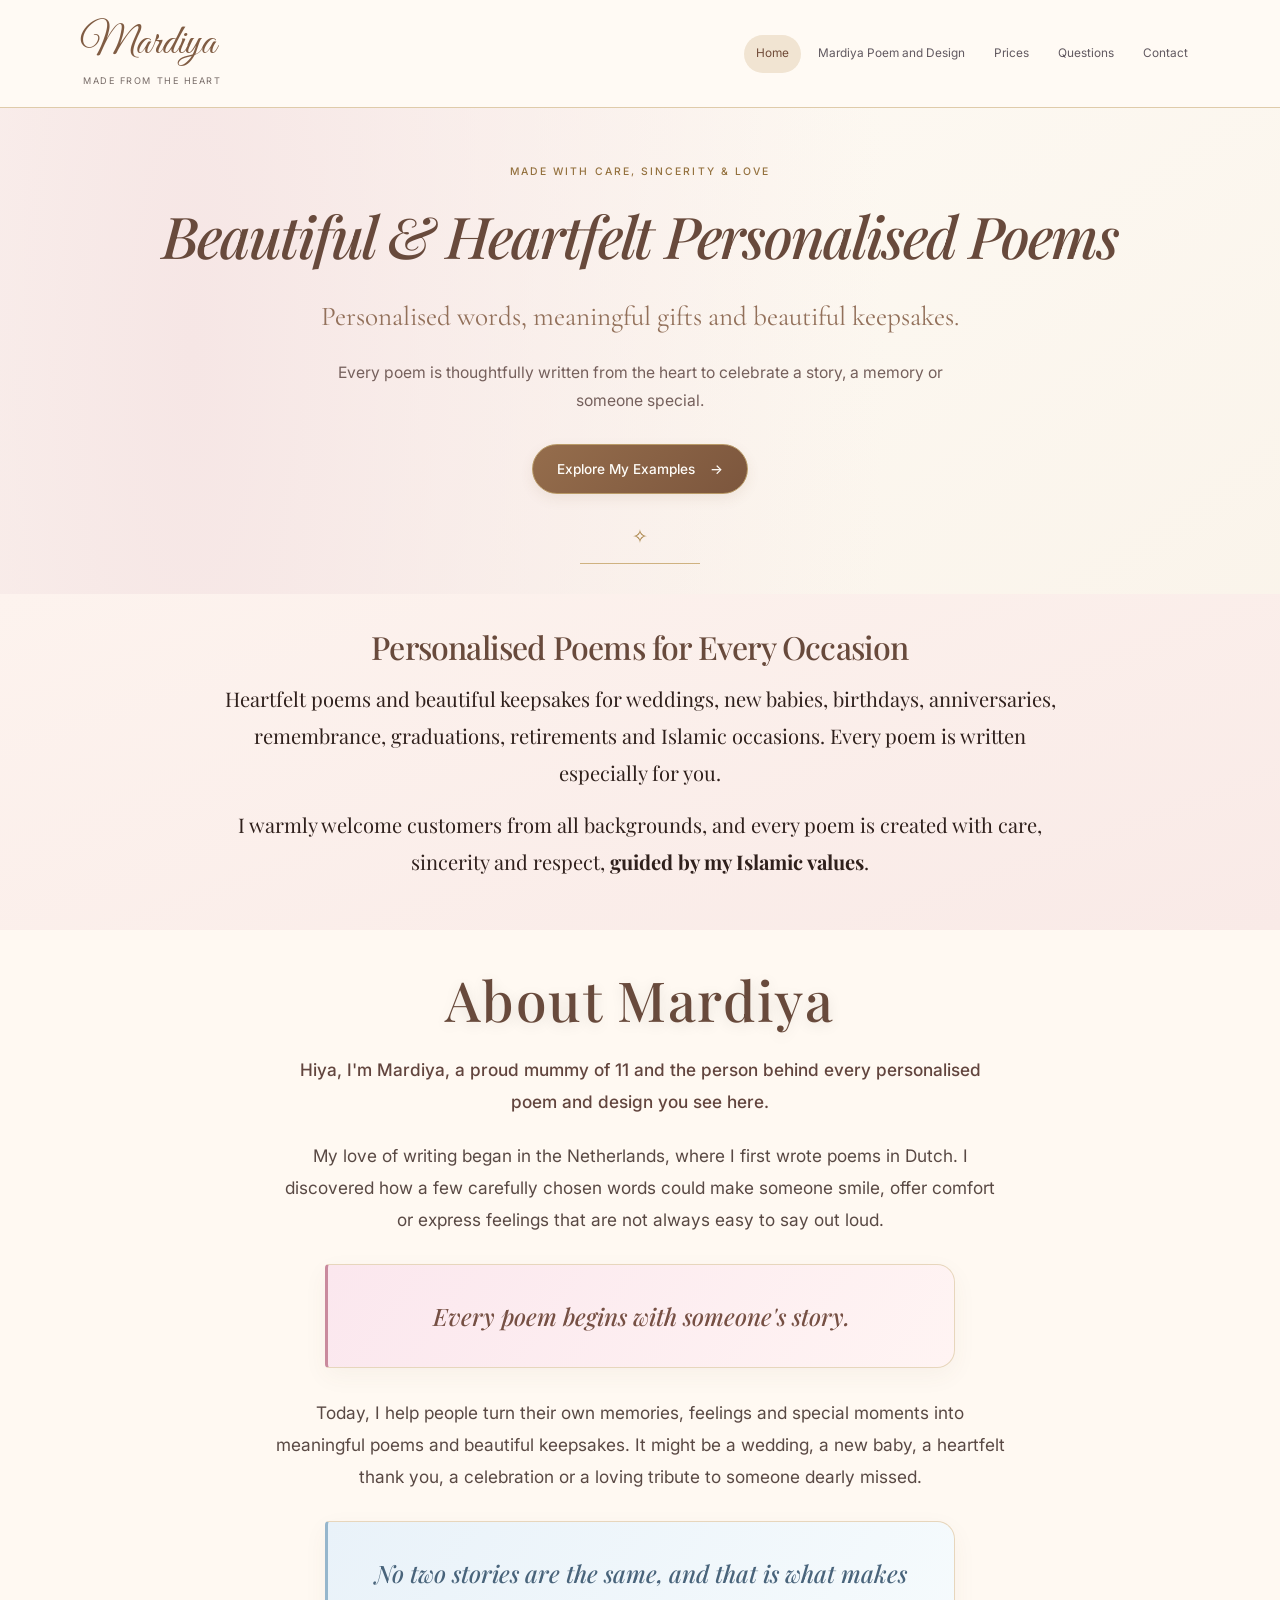
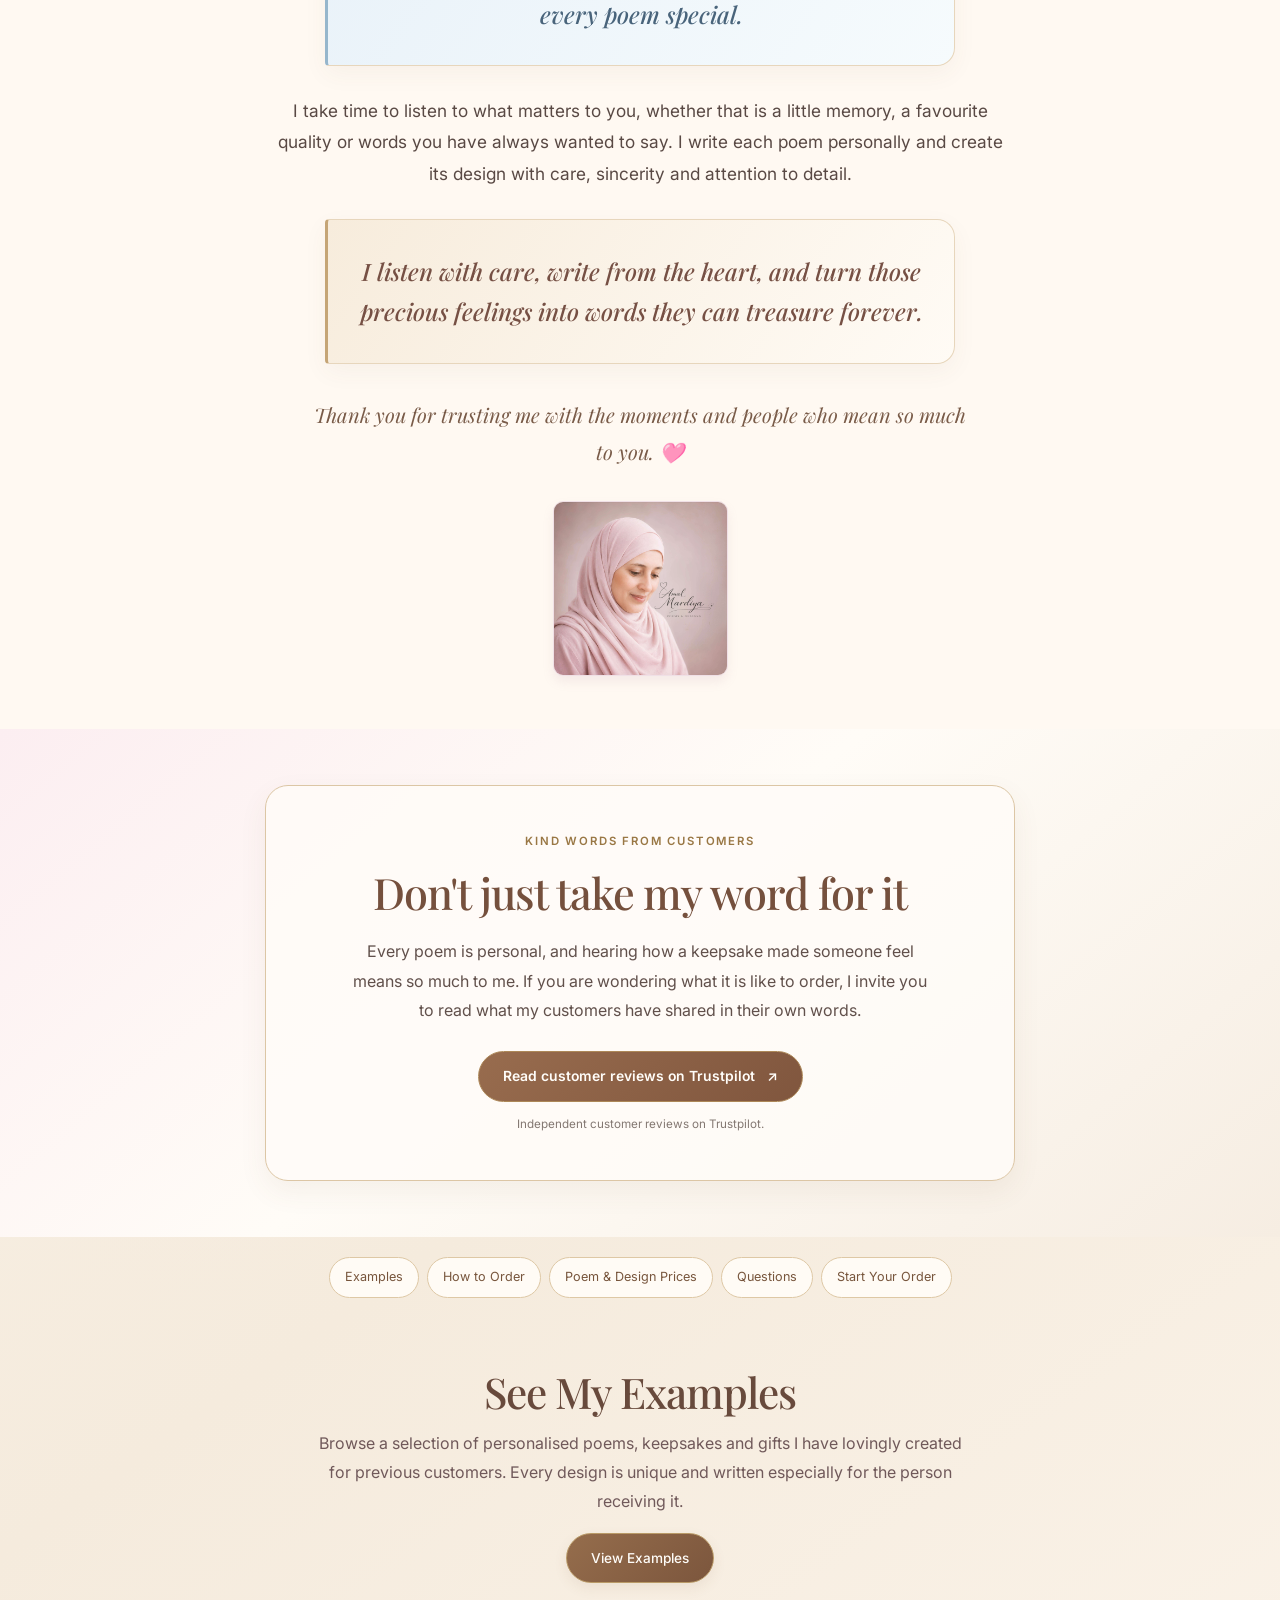
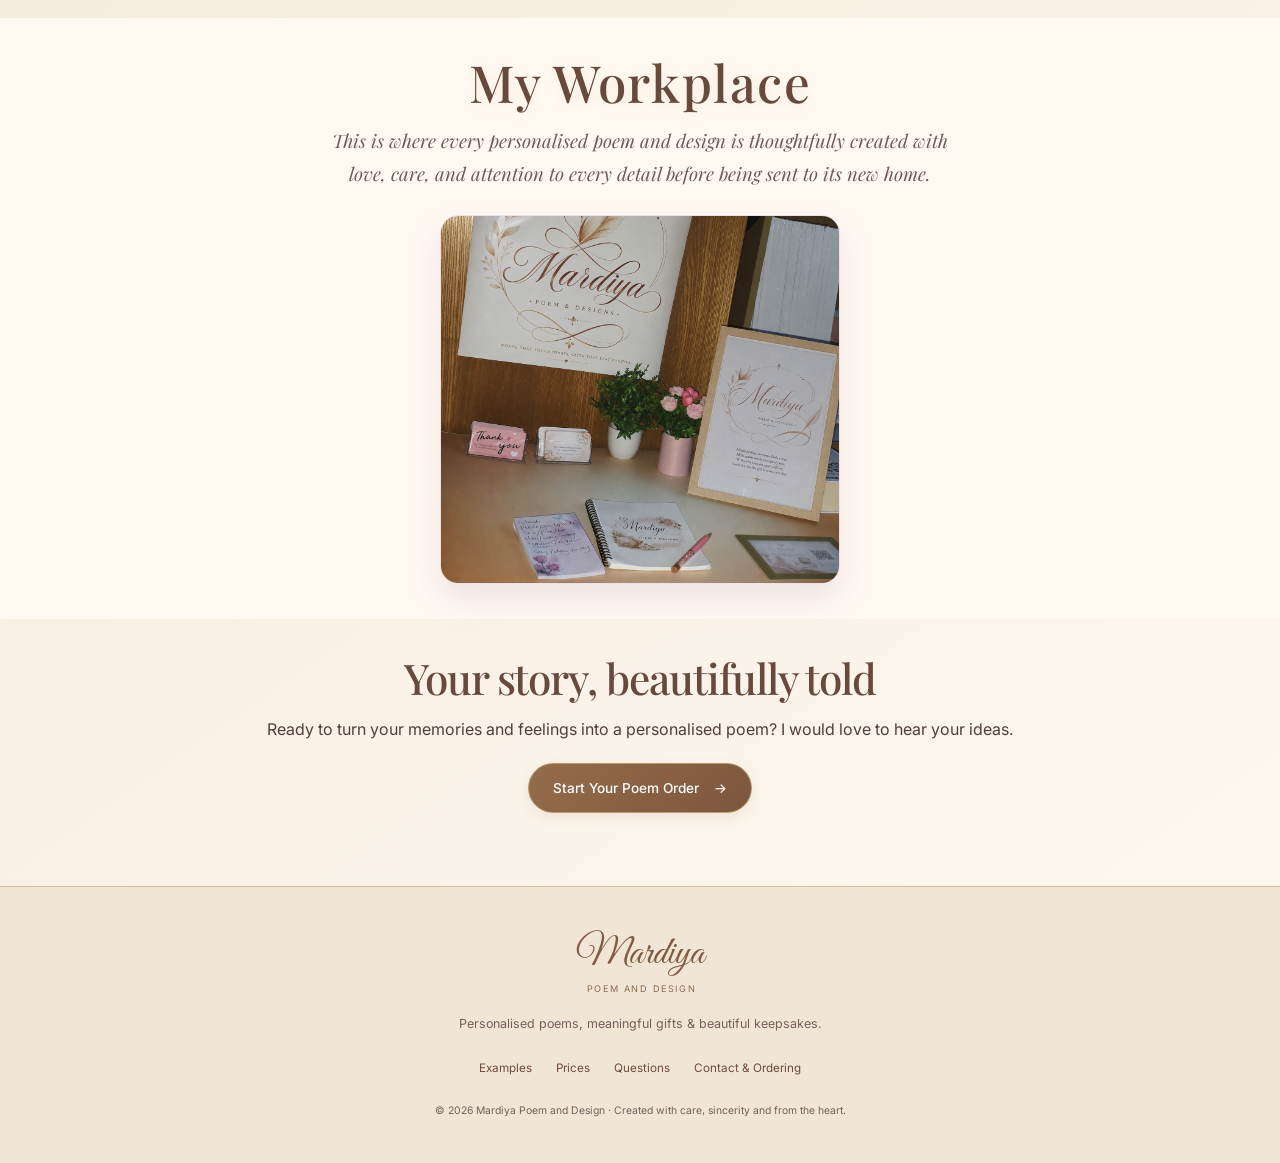
==== index.html @ e65a8890 "Place About Mardiya directly after welcoming occasions section" ====
<!DOCTYPE html>
<html lang="en">
  <head>
    <meta charset="UTF-8" />
    <meta name="viewport" content="width=device-width, initial-scale=1.0" />
    <title>Beautiful Personalised Poems &amp; Designs | Mardiya</title>
    <meta
      name="description"
      content="Heartfelt personalised poems and beautifully designed keepsakes for life’s most meaningful moments. Created with care by Mardiya."
    />
    <link rel="preconnect" href="https://fonts.googleapis.com" />
    <link rel="preconnect" href="https://fonts.gstatic.com" crossorigin />
    <link
      href="https://fonts.googleapis.com/css2?family=Cormorant+Garamond:wght@500;600;700&family=Great+Vibes&family=Inter:wght@400;500;600;700;800&family=Lato:wght@400;700&family=Playfair+Display:ital,wght@0,500;0,600;1,500;1,600&display=swap"
      rel="stylesheet"
    />
    <link rel="stylesheet" href="styles.css" />
      <link rel="stylesheet" href="redesign.css" />
    <script src="site.js" defer></script>
      <link rel="stylesheet" href="poetry.css" />
  </head>
<body class="m-home m-poetry poetry-luxury">
<a class="skip-link" href="#main-content">Skip to content</a><header class="m-nav"><div class="container m-nav-inner"><a class="m-wordmark" href="./index.html" aria-label="Mardiya home">Mardiya<span>Made from the heart</span></a><button class="menu-toggle" type="button" aria-expanded="false" aria-controls="main-menu" hidden><span class="menu-lines" aria-hidden="true">☰</span> Menu</button><nav class="m-menu" id="main-menu" aria-label="Main navigation"><a href="./index.html" aria-current="page">Home</a>
<a href="./poem-and-design.html">Mardiya Poem and Design</a>
<a href="./pricing.html">Prices</a>
<a href="./faq.html">Questions</a>
<a href="./contact.html">Contact</a></nav></div></header>
<main id="main-content">
<section class="page-intro container"><p class="eyebrow">Made with care, sincerity &amp; love</p><h1>Beautiful &amp; Heartfelt Personalised Poems</h1><p class="intro-lead">Personalised words, meaningful gifts and beautiful keepsakes.</p><p>Every poem is thoughtfully written from the heart to celebrate a story, a memory or someone special.</p><a class="btn btn-primary" href="./examples.html">Explore My Examples <span aria-hidden="true">→</span></a></section>
<section class="section occasions" aria-labelledby="about-occasions-heading">
  <div class="container occasions-inner">
    <h2 id="about-occasions-heading">Personalised Poems for Every Occasion</h2>
    <p>Heartfelt poems and beautiful keepsakes for weddings, new babies, birthdays, anniversaries, remembrance, graduations, retirements and Islamic occasions. Every poem is written especially for you.</p>
    <p>I warmly welcome customers from all backgrounds, and every poem is created with care, sincerity and respect, <strong>guided by my Islamic values</strong>.</p>
  </div>
</section>
<section class="about about-home-story" aria-labelledby="about-heading">
  <div class="container">
    <h2 class="about-title" id="about-heading">About Mardiya</h2>
    <div class="about-story-copy">
      <p>Hiya, I'm Mardiya, a proud mummy of 11 and the person behind every personalised poem and design you see here.</p>
      <p>My love of writing began in the Netherlands, where I first wrote poems in Dutch. I discovered how a few carefully chosen words could make someone smile, offer comfort or express feelings that are not always easy to say out loud.</p>
      <blockquote class="story-quote story-quote-blush"><p>Every poem begins with someone's story.</p></blockquote>
      <p>Today, I help people turn their own memories, feelings and special moments into meaningful poems and beautiful keepsakes. It might be a wedding, a new baby, a heartfelt thank you, a celebration or a loving tribute to someone dearly missed.</p>
      <blockquote class="story-quote story-quote-blue"><p>No two stories are the same, and that is what makes every poem special.</p></blockquote>
      <p>I take time to listen to what matters to you, whether that is a little memory, a favourite quality or words you have always wanted to say. I write each poem personally and create its design with care, sincerity and attention to detail.</p>
      <blockquote class="story-quote story-quote-champagne"><p>I listen with care, write from the heart, and turn those precious feelings into words they can treasure forever.</p></blockquote>
      <p class="about-closing">Thank you for trusting me with the moments and people who mean so much to you. 🩷</p>
    </div>
    <img class="about-image" src="pic/foot-image.jpg" alt="Mardiya's poetry business portrait" loading="lazy" decoding="async" />
  </div>
</section>
<section class="trustpilot-summary trustpilot-story" aria-labelledby="trustpilot-story-heading">
  <div class="trustpilot-summary-inner">
    <p class="reviews-eyebrow">Kind words from customers</p>
    <h2 id="trustpilot-story-heading">Don't just take my word for it</h2>
    <p>Every poem is personal, and hearing how a keepsake made someone feel means so much to me. If you are wondering what it is like to order, I invite you to read what my customers have shared in their own words.</p>
    <a class="trustpilot-summary-link review-cta" href="https://uk.trustpilot.com/review/mardiyamumof11.co.uk" target="_blank" rel="noopener noreferrer">Read customer reviews on Trustpilot <span aria-hidden="true">↗</span></a>
    <p class="reviews-smallprint">Independent customer reviews on Trustpilot.</p>
  </div>
</section>
<nav class="poetry-links" aria-label="Poems and designs navigation"><a href="./examples.html">Examples</a><a href="./how-it-works.html">How to Order</a><a href="./pricing.html#pricing">Poem &amp; Design Prices</a><a href="./faq.html">Questions</a><a href="./contact.html#order">Start Your Order</a></nav>
<section class="section container home-order home-examples" aria-labelledby="home-examples-heading">
  <h2 id="home-examples-heading">See My Examples</h2>
  <p>Browse a selection of personalised poems, keepsakes and gifts I have lovingly created for previous customers. Every design is unique and written especially for the person receiving it.</p>
  <a class="btn btn-primary" href="./examples.html">View Examples</a>
</section><section class="section creative-workspace" aria-labelledby="creative-workspace-heading">
        <div class="container creative-workspace-inner">
          <h2 id="creative-workspace-heading">My Workplace</h2>
          <p>
            This is where every personalised poem and design is thoughtfully created with love, care, and attention to
            every detail before being sent to its new home.
          </p>
          <img
            class="creative-workspace-image"
            src="pic/pic3.png"
            alt="Mardiya's creative workspace for personalised poems and designs."
            loading="lazy"
            decoding="async"
          />
        </div>
      </section>
<section class="section container home-order" aria-labelledby="home-poem-order"><h2 id="home-poem-order">Your story, beautifully told</h2><p>Ready to turn your memories and feelings into a personalised poem? I would love to hear your ideas.</p><a class="btn btn-primary" href="./contact.html#order">Start Your Poem Order <span aria-hidden="true">→</span></a></section>
</main>
<footer class="m-footer"><div class="container"><a class="m-wordmark" href="./poem-and-design.html">Mardiya<span>Poem and Design</span></a><p>Personalised poems, meaningful gifts &amp; beautiful keepsakes.</p><div class="footer-links"><a href="./examples.html">Examples</a><a href="./pricing.html">Prices</a><a href="./faq.html">Questions</a><a href="./contact.html#order">Contact &amp; Ordering</a></div><p class="copyright">© 2026 Mardiya Poem and Design · Created with care, sincerity and from the heart.</p></div></footer>
</body>
</html>
---- styles.css ----
:root {
  --bg: #f6efea;
  --bg-soft: #fff8f3;
  --text: #3d2c2b;
  --muted: #6f5a58;
  --primary: #8b4f7d;
  --primary-strong: #733f67;
  --card: #ffffff;
  --border: #ecd8d4;
  --gold-accent: #cfb07a;
}

* {
  box-sizing: border-box;
}

body {
  margin: 0;
  font-family: "Inter", sans-serif;
  line-height: 1.6;
  color: var(--text);
  background-color: var(--bg);
  background-image:
    radial-gradient(circle at 14% 12%, rgba(207, 176, 122, 0.08) 0%, rgba(207, 176, 122, 0) 36%),
    radial-gradient(circle at 84% 16%, rgba(232, 195, 196, 0.2) 0%, rgba(232, 195, 196, 0) 30%),
    radial-gradient(circle at 82% 84%, rgba(207, 176, 122, 0.07) 0%, rgba(207, 176, 122, 0) 32%),
    radial-gradient(circle at 16% 82%, rgba(243, 232, 230, 0.95) 0%, rgba(243, 232, 230, 0) 34%),
    linear-gradient(140deg, #f6efea 0%, #f3e8e6 48%, #fbf6f1 100%);
  background-attachment: fixed;
}

.container {
  width: min(1200px, 92%);
  margin: 0 auto;
}

.site-nav {
  position: relative;
  z-index: 10;

  background: rgba(255, 250, 246, 0.88);
  backdrop-filter: blur(12px);
}

.site-nav-inner {
  min-height: 68px;
  display: grid;
  grid-template-columns: minmax(0, 1fr) auto minmax(0, 1fr);
  align-items: center;
  gap: 0.8rem;
}

.site-brand {
  color: #624650;
  font-family: "Playfair Display", Georgia, serif;
  font-size: clamp(1rem, 3.7vw, 1.28rem);
  font-weight: 600;
  white-space: nowrap;
  text-decoration: none;
}

.site-brand span {
  color: #8b6b68;
  font-weight: 500;
}

.site-brand:hover,
.site-brand:focus-visible {
  color: var(--primary-strong);
}

@media (max-width: 480px) {
  .site-nav-inner {
    gap: 0.3rem;
  }

  .site-brand span {
    display: none;
  }
}

.hero {
  padding: 4rem 0 3rem;
  text-align: center;
  position: relative;
}

.hero::before {
  content: "";
  position: absolute;
  inset: 0;
  pointer-events: none;
  opacity: 0.45;
  background-image:
    radial-gradient(circle at 12% 24%, rgba(207, 176, 122, 0.18) 0 1px, transparent 2px),
    radial-gradient(circle at 86% 30%, rgba(207, 176, 122, 0.14) 0 1px, transparent 2px),
    radial-gradient(circle at 46% 16%, rgba(233, 209, 178, 0.1) 0 2px, transparent 3px);
  background-size: 180px 140px, 220px 170px, 260px 180px;
}

.hero .container {
  position: relative;
  z-index: 1;
  display: grid;
  justify-items: center;
  gap: 0.6rem;
}

h1,
h2,
h3 {
  margin: 0 0 0.8rem;
  line-height: 1.2;
}

h1 {
  max-width: 1080px;
  margin-bottom: 0.45rem;
  font-family: "Playfair Display", Georgia, serif;
  font-style: italic;
  font-weight: 500;
  font-size: clamp(1.8rem, 4.6vw, 4.25rem);
  letter-spacing: 0.04em;
  line-height: 1.22;
  color: #5a3f3f;
  text-wrap: balance;
}

h2 {
  font-size: clamp(1.6rem, 2.5vw, 3rem);
}

.tagline {
  max-width: 980px;
  margin: 0 auto 0.4rem;
  font-size: clamp(1.2rem, 3vw, 2.25rem);
  font-family: "Great Vibes", "Playfair Display", serif;
  font-weight: 400;
  letter-spacing: 0.03em;
  line-height: 1.35;
  color: var(--primary-strong);
}

.hero-intro-line {
  margin: 0.15rem auto 0.25rem;
  max-width: 980px;
  color: #70595a;
  font-family: "Playfair Display", Georgia, serif;
  font-size: clamp(0.98rem, 2.8vw, 1.3rem);
  line-height: 1.65;
}

.hero-badge {
  margin: 0.1rem 0 0;
  padding: 0.32rem 0.8rem;
  border: 1px solid #dcc5be;
  border-radius: 999px;
  background: rgba(255, 248, 243, 0.9);
  color: #6f5452;
  font-size: 0.92rem;
  font-weight: 600;
  letter-spacing: 0.04em;
  text-transform: uppercase;
}

.hero-actions {
  margin-top: 0.55rem;
  display: flex;
  align-items: center;
  justify-content: center;
  gap: 0.9rem;
  flex-wrap: wrap;
}

.hero-actions .btn {
  width: auto;
}

.hero-trust {
  margin: 0.3rem 0 0;
  font-family: "Playfair Display", Georgia, serif;
  font-style: italic;
  font-size: 0.98rem;
  letter-spacing: 0.02em;
  color: #7d6360;
}

.why-choose {
  background: linear-gradient(160deg, #fffaf6 0%, #f8eee8 100%);

}

.why-choose-inner {
  text-align: center;
  max-width: 760px;
}

.why-choose h2 {
  margin-bottom: 0.35rem;
  color: #4e3533;
}

.why-choose-subtitle {
  margin: 0 auto 1.5rem;
  max-width: 58ch;
  color: #715d5a;
  display: inline-flex;
  flex-direction: column;
  align-items: center;
  gap: 0.2rem;
}

.why-choose-list {
  list-style: none;
  margin: 0;
  padding: 0;
  display: grid;
  grid-template-columns: 1fr;
  gap: 0.8rem;
}

.why-choose-list li {
  display: flex;
  align-items: center;
  gap: 0.6rem;
  padding: 0.9rem 1rem;
  border: 1px solid #ecd9d2;
  border-radius: 14px;
  background: linear-gradient(155deg, #fffdfb 0%, #fdf5f0 100%);
  color: #584746;
  box-shadow: 0 8px 16px rgba(96, 60, 82, 0.08);
  text-align: left;
}

.why-check {
  display: inline-grid;
  place-items: center;
  width: 1.35rem;
  height: 1.35rem;
  flex-shrink: 0;
  border-radius: 50%;
  background: #f3e0db;
  color: #8b5f73;
  font-size: 0.82rem;
  font-weight: 700;
}

.hero-link {
  color: var(--primary-strong);
  font-weight: 600;
  text-underline-offset: 0.22em;
  text-decoration-thickness: 1px;
}

.hero-link:hover {
  color: #64385a;
}

.hero-photo {
  margin: 1.2rem auto 0;
  width: min(760px, 100%);
}

.hero-photo-image {
  width: 100%;
  min-height: clamp(220px, 30vw, 410px);
  border-radius: 22px;
  object-fit: cover;
  object-position: center;
  box-shadow: 0 14px 28px rgba(115, 63, 103, 0.12);
}

.section {
  padding: 3.5rem 0;
}


.about {
  padding: 100px 0;
  background: linear-gradient(180deg, #fdf7f3 0%, #f8efe8 55%, #fdf8f4 100%);
  color: #3a2924;
  text-align: center;
  line-height: 2.08;
  opacity: 0;
  transform: translateY(24px);
  transition: opacity 700ms ease, transform 700ms ease;
}

.about.is-visible {
  opacity: 1;
  transform: translateY(0);
}

.about .container {
  width: min(1040px, 92%);
}

.about-title {
  margin: 0.2rem 0 1.4rem;
  font-family: "Great Vibes", "Cormorant Garamond", "Playfair Display", Georgia, serif;
  font-size: clamp(2.2rem, 5.5vw, 3.45rem);
  letter-spacing: 0.03em;
  font-weight: 600;
  color: #b68834;
  text-shadow: 0 3px 14px rgba(0, 0, 0, 0.1);
}

.about p {
  margin: 0 0 1rem;
  color: #2f201c;
  font-family: "Playfair Display", Georgia, serif;
  font-size: clamp(0.97rem, 2.8vw, 1.26rem);
  line-height: 2.08;
}

.about-intro {
  font-size: clamp(1rem, 2.95vw, 1.32rem);
}

.about-occasions {
  margin: 1.7rem auto 1.6rem;
}

.about-occasions h3 {
  margin-bottom: 0.9rem;
  font-family: "Playfair Display", Georgia, serif;
  font-size: clamp(1.35rem, 3.4vw, 2rem);
  font-weight: 600;
  color: #5a3f3f;
}

.about-signature {
  margin-top: 1.25rem;
  color: #6f5147;
  font-style: italic;
  font-size: clamp(1rem, 2.95vw, 1.2rem);
  letter-spacing: 0.01em;
}


.section-alt {
  background: var(--bg-soft);


}

.how-it-works {
  background: linear-gradient(165deg, #f6efea 0%, #f3e8e6 100%);
}

.how-it-works-inner {
  width: min(520px, calc(100% - 2rem));
  margin: 0 auto;
  text-align: center;
}

.how-topline {
  margin: 0;
  font-family: "Playfair Display", Georgia, serif;
  font-style: italic;
  letter-spacing: 0.06em;
  font-size: 0.92rem;
  color: #7f615e;
}

.how-it-works h2 {
  margin-top: 0.35rem;
  font-family: "Playfair Display", Georgia, serif;
  font-size: clamp(2rem, 8vw, 2.4rem);
  color: #4b3230;
}



.how-steps {
  display: grid;
  gap: 1.35rem;
}

.how-step,
.price-card {
  background: var(--card);
  border: 1px solid var(--border);
  border-radius: 16px;
  padding: 1.3rem 1.1rem;
  box-shadow: 0 8px 18px rgba(93, 59, 84, 0.08);
}

.how-step {
  border-radius: 20px;
  box-shadow: 0 10px 30px rgba(0, 0, 0, 0.08);
}

.icon-badge {
  width: 84px;
  aspect-ratio: 1;
  margin: 0 auto 0.95rem;
  display: grid;
  place-items: center;
  position: relative;
  border-radius: 50%;
  border: 1px solid #e6cbc4;
  background: radial-gradient(circle at 30% 30%, #f3d9d2, #e7c2b8);
  box-shadow: 0 6px 18px rgba(0, 0, 0, 0.08);
}

.icon-sparkle {
  position: absolute;
  top: 8px;
  left: 50%;
  width: 6px;
  height: 6px;
  border-radius: 50%;
  transform: translateX(-50%);
  background: #c6a052;
  box-shadow: 0 0 0 2px rgba(255, 249, 236, 0.65);
}

.icon-badge svg {
  width: 45px;
  height: 45px;
  fill: none;
  stroke: #c6a052;
  stroke-width: 1.95;
  stroke-linecap: round;
  stroke-linejoin: round;
  filter: drop-shadow(0 1px 2px rgba(0, 0, 0, 0.25));
}

.icon-envelope-back {
  position: absolute;
  transform: translate(-4px, -4px);
  opacity: 0.45;
}

.step-number {
  margin: 0;
  font-family: "Playfair Display", Georgia, serif;
  font-weight: 600;
  font-size: 2rem;
  color: #bc9a67;
  line-height: 1;
}

.how-step h3 {
  margin: 0.3rem 0 0.5rem;
  font-family: "Playfair Display", Georgia, serif;
  font-size: 1.28rem;
  font-weight: 600;
}

.how-step p {
  margin: 0;
  color: #5f4d4a;
  font-size: 0.95rem;
}



.examples {
  background: linear-gradient(160deg, #fdf3ee 0%, #f9eae7 100%);


}

.examples .container {
  text-align: center;
}

.examples-softline {
  margin: 0 auto 0.5rem;
  max-width: 60ch;
  font-family: "Playfair Display", Georgia, serif;
  font-style: italic;
  color: #7e6160;
  font-size: clamp(1rem, 2.6vw, 1.08rem);
}

.examples-topline {
  margin: 0;
  font-family: "Playfair Display", Georgia, serif;
  font-style: italic;
  color: #8a6662;
  letter-spacing: 0.06em;
  font-size: 0.92rem;
}

.examples h2 {
  margin-top: 0.35rem;
  color: #503836;
}

.examples-description {
  margin: 0 auto 1.8rem;
  max-width: 62ch;
  color: #6f5957;
  font-size: 1.08rem;
}


.examples-grid {
  display: grid;
  grid-template-columns: minmax(0, 420px);
  gap: 1.3rem;
  justify-content: center;
  justify-items: center;
}

.example-card {
  width: 100%;
  background: linear-gradient(160deg, #fffefc 0%, #fdf6f2 100%);
  border: 1px solid #ecd9d2;
  border-radius: 22px;
  box-shadow: 0 10px 22px rgba(96, 60, 82, 0.1);
  overflow: hidden;
  padding: 0.85rem;
  text-align: left;
  transition: transform 240ms ease, box-shadow 240ms ease;
}

.example-card:hover {
  transform: translateY(-4px);
  box-shadow: 0 16px 30px rgba(96, 60, 82, 0.18);
}

.example-card img {
  width: 100%;
  height: auto;
  aspect-ratio: 4 / 5;
  object-fit: contain;
  object-position: center;
  display: block;
  border-radius: 16px;
  background: #fffaf4;
}

.example-content {
  padding: 1.05rem 1rem 1.15rem;
}

.example-content h3 {
  margin: 0 0 0.42rem;
  font-family: "Playfair Display", Georgia, serif;
  font-size: 1.3rem;
  color: #4a3230;
}

.example-content p {
  margin: 0;
  color: #6c5754;
  font-size: 0.96rem;
}

.example-tag {
  display: inline-block;
  margin-top: 0.75rem;
  padding: 0.32rem 0.72rem;
  border-radius: 999px;
  background: #f3e0db;
  color: #7b5753;
  font-size: 0.74rem;
  letter-spacing: 0.06em;
  text-transform: uppercase;
  font-weight: 600;
}

.testimonials {
  text-align: center;
  background: linear-gradient(160deg, #fdf8f4 0%, #f8eee8 100%);


}

.testimonials-inner {
  max-width: 1080px;
}

.testimonials h2 {
  margin-bottom: 0.3rem;
  color: #4f3735;
}

.trustpilot-button {
  display: inline-flex;
  align-items: center;
  justify-content: center;
  margin-top: 0.8rem;
  padding: 0.85rem 1.45rem;
  border-radius: 999px;
  background: #8b5f73;
  color: #fffdfb;
  font-weight: 700;
  text-decoration: none;
  box-shadow: 0 14px 28px rgba(96, 60, 82, 0.16);
  transition: transform 0.2s ease, box-shadow 0.2s ease, background 0.2s ease;
}

.trustpilot-button:hover,
.trustpilot-button:focus-visible {
  background: #744d60;
  transform: translateY(-2px);
  box-shadow: 0 18px 34px rgba(96, 60, 82, 0.2);
}

.price-card {
  text-align: left;
  display: flex;
  flex-direction: column;
  border-radius: 20px;
  border: 1px solid #ecd9d2;
  padding: 1.6rem 1.35rem 1.35rem;
  background: linear-gradient(150deg, #fffdf9 0%, #fdf3ef 60%, #f9ece9 100%);
  box-shadow: 0 18px 36px rgba(90, 56, 76, 0.12);
}

.pricing-options {
  display: grid;
  gap: 1rem;
}

.price-card-popular {
  border: 1px solid #ddbf8a;
  box-shadow: 0 16px 32px rgba(182, 144, 105, 0.24);
}

.price-card-deluxe {
  border: 1px solid #d8b56f;
  background: linear-gradient(150deg, #fffdf9 0%, #fdf0f5 52%, #fff6e5 100%);
  box-shadow: 0 18px 38px rgba(182, 144, 105, 0.2);
}

.price-card-hajj {
  border: 1px solid #e3c18f;
  background: linear-gradient(155deg, #fffaf7 0%, #fdf0f2 58%, #f9ebe6 100%);
  box-shadow: 0 18px 36px rgba(168, 126, 86, 0.2);
}

.price-offer-heading {
  margin: 0 0 0.8rem;
  font-family: "Playfair Display", Georgia, serif;
  color: #8d6473;
  font-size: clamp(1.08rem, 2.2vw, 1.23rem);
  text-align: center;
  line-height: 1.45;
}

.price-card-image {
  width: 100%;
  border-radius: 16px;
  border: 1px solid #ecd6cf;
  box-shadow: 0 10px 20px rgba(101, 70, 65, 0.14);
  margin: 0 0 0.95rem;
  object-fit: cover;
}

.popular-badge {
  margin: 0 0 0.45rem;
  display: inline-block;
  padding: 0.28rem 0.62rem;
  border-radius: 999px;
  background: #f3e0bf;
  color: #7a593d;
  font-size: 0.74rem;
  letter-spacing: 0.05em;
  text-transform: uppercase;
  font-weight: 700;
}

.pricing-softline {
  margin: -0.2rem auto 1.2rem;
  max-width: 62ch;
  text-align: center;
  color: #765f5f;
  font-family: "Playfair Display", Georgia, serif;
  font-style: italic;
}

.pricing-title {
  text-align: center;
  font-family: "Playfair Display", Georgia, serif;
  font-weight: 500;
  letter-spacing: 0.08em;
  text-transform: none;
  font-size: clamp(1.3rem, 5.8vw, 1.85rem);
  color: #c9ab6f;
  text-shadow: 0 1px 2px rgba(0, 0, 0, 0.42);
  margin-bottom: 1.2rem;
}

.printed-april-note {
  margin: 0 auto 1.15rem;
  text-align: center;
  max-width: 62ch;
  color: #7b5a67;
  font-size: 0.95rem;
  line-height: 1.6;
}


.printed-offer-badge {
  margin: 0 0 0.6rem;
  display: inline-block;
  width: fit-content;
  padding: 0.34rem 0.7rem;
  border-radius: 999px;
  background: linear-gradient(135deg, #f7e0e8 0%, #fceef4 100%);
  border: 1px solid #ecc9d9;
  color: #9b5f7a;
  font-size: 0.72rem;
  letter-spacing: 0.04em;
  text-transform: uppercase;
  font-weight: 700;
}

.price-stack {
  display: grid;
  gap: 0.2rem;
  margin-bottom: 0.8rem;
}

.price-old {
  margin: 0;
  font-size: 0.96rem;
  color: #9d7f86;
  text-decoration: line-through;
  text-decoration-thickness: 1.5px;
  text-decoration-color: #aa7387;
}



.price {
  font-size: clamp(2rem, 10vw, 2.7rem);
  margin: 0 0 0.8rem;
  font-family: "Playfair Display", Georgia, serif;
  font-weight: 500;
  letter-spacing: 0.06em;
  color: #d7b776;
  text-shadow: 0 1px 2px rgba(0, 0, 0, 0.44);
  line-height: 1.1;
}

.price-subtitle {
  margin: 0 0 0.42rem;
  color: #c8a869;
  font-family: "Playfair Display", Georgia, serif;
  letter-spacing: 0.08em;
  text-transform: uppercase;
  font-size: 0.8rem;
  text-shadow: 0 1px 2px rgba(0, 0, 0, 0.42);
}

.price-label {
  margin: 0 0 0.5rem;
  color: #c8a869;
  font-weight: 500;
  letter-spacing: 0.05em;
  text-transform: none;
  font-size: 1rem;
  text-shadow: 0 1px 2px rgba(0, 0, 0, 0.42);
}

.price-location-note {
  margin: 0 0 0.72rem;
  color: #c8a869;
  font-family: "Playfair Display", Georgia, serif;
  font-size: 0.88rem;
  font-weight: 500;
  letter-spacing: 0.1em;
  text-align: center;
  text-transform: uppercase;
  text-shadow: 0 1px 2px rgba(0, 0, 0, 0.38);
}

.price-note {
  margin: 0 0 1.35rem;
  color: #705e5a;
  font-size: 0.95rem;
}

.special-price {
  margin: 0 0 0.95rem;
  color: #7b5a67;
  font-size: 0.95rem;
}

.special-price strong {
  color: #c9ab6f;
  font-family: "Playfair Display", Georgia, serif;
  font-weight: 600;
}

.price-features {
  list-style: none;
  margin: 0 0 1.2rem;
  padding: 0;
  display: grid;
  gap: 0.8rem;
}

.price-card .btn {
  margin-top: auto;
}

.price-features li {
  display: flex;
  align-items: flex-start;
  justify-content: flex-start;
  gap: 0.55rem;
  color: #574846;
  font-size: 0.97rem;
  font-weight: 400;
  letter-spacing: 0.01em;
}

.premium-benefit {
  margin: -0.15rem 0 1.2rem;
  color: #715d5a;
  font-size: 0.92rem;
  font-style: italic;
}

.premium-detail {
  margin: 0.4rem 0 1.05rem;
  color: #c9ab6f;
  font-size: 1.03rem;
  line-height: 1.5;
  letter-spacing: 0.01em;
  text-shadow: 0 1px 0 rgba(255, 255, 255, 0.7), 0 0 10px rgba(201, 171, 111, 0.18);
}

.pricing-trust {
  margin: 0.15rem 0 0.55rem;
  text-align: center;
  font-family: "Playfair Display", Georgia, serif;
  font-style: italic;
  color: #5f4643;
  font-size: 1.1rem;
}

.feature-icon {
  color: #b69069;
  font-size: 0.8rem;
  margin-top: 0.23rem;
}

.order-ready {
  margin: 1.4rem auto 0;
  max-width: 820px;
  padding: 1.75rem 1.25rem;
  border: 1px solid #f1e4df;
  border-radius: 28px;
  background: #fffaf7;
  box-shadow: 0 8px 24px rgba(0, 0, 0, 0.04);
}

.pricing-note {
  margin: 1rem 0 0;
  text-align: center;
  color: #7b6260;
  font-size: 0.92rem;
}

.order-ready h3 {
  margin: 0 0 1rem;
  font-family: "Playfair Display", Georgia, serif;
  font-size: clamp(1.55rem, 5.2vw, 2rem);
  color: #6f4d4a;
}

.order-trust-line {
  margin: 0.2rem auto 1.2rem;
  max-width: 45ch;
  color: #6f5654;
  font-family: "Playfair Display", Georgia, serif;
  font-style: italic;
  font-size: 1rem;
}

.order-ready p {
  margin: 0.35rem auto 1rem;
  max-width: 52ch;
  color: #7b6a67;
  font-size: 1.1rem;
  line-height: 1.8;
}

.order-touch {
  margin-top: -0.15rem;
  color: #7b6a67;
  font-size: 1.05rem;
}


.order-reply-note {
  margin-top: -0.2rem;
  color: #8a7a77;
  font-size: 1rem;
}

.order-actions {
  margin-top: 1.5rem;
  display: flex;
  flex-direction: column;
  align-items: center;
  gap: 0.875rem;
}

.order-actions .btn {
  width: min(440px, 100%);
  border-radius: 18px;
  font-size: 1.05rem;
  text-align: center;
}

.paypal-inline {
  margin-top: 1.2rem;
  display: flex;
  flex-direction: column;
  align-items: center;
  justify-content: center;
  gap: 0.35rem;
  color: #7d6663;
  font-size: 0.83rem;
  text-align: center;
}

.paypal-btn {
  display: block;
  width: min(440px, 100%);
  margin: 0.85rem auto 0;
  border-radius: 18px;
  text-align: center;
}

.policy-card {
  width: min(520px, 100%);
  margin: 1rem auto 0;
  padding: 1rem 1.1rem;
  border: 1px solid #efdfd9;
  border-radius: 16px;
  background: linear-gradient(165deg, #fffdfb 0%, #fdf5ef 100%);
  text-align: left;
}

.policy-card h3 {
  margin: 0 0 0.6rem;
  font-family: "Playfair Display", Georgia, serif;
  font-size: clamp(1.1rem, 3.6vw, 1.3rem);
  color: #5d4442;
}

.policy-card h3 + p {
  margin-top: 0;
}

.policy-card p {
  margin: 0;
  color: #705c59;
  font-size: 0.95rem;
  line-height: 1.65;
}

.policy-card p + p {
  margin-top: 0.45rem;
}

.policy-card h3 + p,
.policy-card p + h3 {
  margin-top: 0.6rem;
}

.policy-card .thank-you {
  margin-top: 0.8rem;
  color: #684d4a;
  font-weight: 500;
}

.paypal-inline a {
  display: inline-flex;
  align-items: center;
  justify-content: center;
  line-height: 1;
}

.paypal-logo {
  width: auto;
  height: 40px;
  opacity: 0.92;
  transition: opacity 220ms ease, transform 220ms ease;
}

.paypal-inline a:hover .paypal-logo,
.paypal-inline a:focus-visible .paypal-logo {
  opacity: 1;
  transform: translateY(-1px);
}

.btn {
  display: inline-block;
  text-decoration: none;
  border: 0;
  border-radius: 999px;
  padding: 0.88rem 1.5rem;
  font-weight: 500;
  letter-spacing: 0.02em;
  cursor: pointer;
  transition: transform 220ms ease, box-shadow 220ms ease, background-color 220ms ease;
}

.btn-primary {
  background: linear-gradient(160deg, #c9a39b 0%, #bb8f89 100%);
  color: #fffdfb;
  box-shadow: 0 9px 18px rgba(130, 87, 91, 0.24);
}

.btn-primary:hover {
  background: linear-gradient(160deg, #be948d 0%, #ad827d 100%);
  transform: translateY(-2px);
  box-shadow: 0 13px 24px rgba(114, 74, 78, 0.25);
}

.price-actions {
  display: flex;
  flex-wrap: wrap;
  justify-content: center;
  gap: 0.75rem;
}

.btn-secondary {
  background: linear-gradient(160deg, #f5ece4 0%, #eadacd 100%);
  color: #6b4d4a;
  box-shadow: 0 9px 18px rgba(90, 56, 76, 0.16);
}

.btn-secondary:hover {
  background: linear-gradient(160deg, #f0e5dc 0%, #dfcdc0 100%);
  transform: translateY(-2px);
  box-shadow: 0 13px 24px rgba(90, 56, 76, 0.2);
}

.btn-price-select {
  display: inline-flex;
  align-items: center;
  justify-content: center;
  min-height: 48px;
  background: linear-gradient(160deg, #c798a0 0%, #b9858f 100%);
  color: #fffaf7;
  box-shadow: 0 10px 20px rgba(131, 81, 97, 0.24);
}

.btn-price-select:hover {
  background: linear-gradient(160deg, #be8f98 0%, #ac7883 100%);
  transform: translateY(-2px);
  box-shadow: 0 14px 24px rgba(120, 73, 88, 0.26);
}

.btn-price-select:active {
  transform: translateY(1px);
  box-shadow: 0 6px 12px rgba(120, 73, 88, 0.22);
}

.btn-tertiary {
  background: linear-gradient(160deg, #ead9ca 0%, #dbc2ae 100%);
  color: #5e4742;
  box-shadow: 0 9px 18px rgba(90, 56, 76, 0.16);
}

.btn-tertiary:hover {
  background: linear-gradient(160deg, #e2d0c1 0%, #d2b59f 100%);
  transform: translateY(-2px);
  box-shadow: 0 13px 24px rgba(90, 56, 76, 0.2);
}

.footer {

  padding: 1.4rem 0;
  color: var(--muted);
  font-size: 0.95rem;
}

.footer-inner {
  text-align: center;
}

.about-image {
  display: block;
  width: clamp(110px, 13vw, 140px);
  max-width: 100%;
  margin: 1.15rem auto 1.15rem;
  border-radius: 10px;
  border: 1px solid #f0dfe6;
  box-shadow: 0 6px 11px rgba(176, 132, 153, 0.12);
  opacity: 0.94;
  object-fit: cover;
}

.giveaway-banner {
  width: min(760px, 100%);
  margin: 0.1rem auto 0.45rem;
  padding: 0.9rem 1.15rem;
  border: 1px solid rgba(207, 176, 122, 0.42);
  border-radius: 20px;
  background: linear-gradient(155deg, rgba(255, 253, 251, 0.96) 0%, rgba(253, 243, 238, 0.94) 100%);
  box-shadow: 0 12px 24px rgba(115, 63, 103, 0.1);
  color: #5f4a48;
  text-align: center;
}

@media (max-width: 767px) {
  .keepsake-image {
    max-height: 320px;
  }
}

.giveaway-banner p {
  margin: 0.1rem 0;
  line-height: 1.45;
  font-size: clamp(0.95rem, 2.8vw, 1.04rem);
}

.giveaway-title {
  margin: 0;
  font-family: "Playfair Display", Georgia, serif;
  font-size: clamp(1.1rem, 3.4vw, 1.32rem);
  color: #8b4f7d;
  font-weight: 600;
}

.giveaway-banner .giveaway-intro {
  margin: 0.65rem auto 1rem;
  max-width: 660px;
}

.keepsake-grid {
  display: grid;
  grid-template-columns: 1fr;
  gap: 1rem;
  margin: 1rem 0;
}

.keepsake-item {
  padding: 0.7rem 0.7rem 0.85rem;
  border: 1px solid rgba(207, 176, 122, 0.3);
  border-radius: 14px;
  background: rgba(255, 255, 255, 0.62);
  box-shadow: 0 7px 15px rgba(115, 63, 103, 0.07);
}

.keepsake-image {
  display: block;
  width: 100%;
  aspect-ratio: 4 / 5;
  border-radius: 10px;
  object-fit: contain;
  background: #fffaf8;
}

.keepsake-item h3 {
  margin: 0.7rem 0 0.15rem;
  color: #6c4e63;
  font-family: "Playfair Display", Georgia, serif;
  font-size: clamp(1rem, 3vw, 1.12rem);
  font-weight: 600;
  line-height: 1.25;
}

.giveaway-banner .keepsake-price {
  color: #a05d83;
  font-family: "Playfair Display", Georgia, serif;
  font-size: 1.18rem;
  font-weight: 700;
}

.giveaway-banner .giveaway-closing {
  margin-top: 0.65rem;
  color: #765766;
  font-family: "Playfair Display", Georgia, serif;
  font-style: italic;
}

.occasions-topline {
  margin: 0 0 0.35rem;
  font-family: "Playfair Display", Georgia, serif;
  font-style: italic;
  color: #8a6662;
  letter-spacing: 0.06em;
  font-size: 0.94rem;
}

.occasions h2 {
  color: #4f3735;
}
.occasions {
  text-align: center;
  background: linear-gradient(160deg, #fdf3ee 0%, #f9eae7 100%);
}

.occasions-inner {
  max-width: 1100px;
}

.occasions-grid {
  list-style: none;
  margin: 1.4rem auto 0;
  padding: 0;
  display: grid;
  grid-template-columns: repeat(2, minmax(0, 1fr));
  gap: 0.85rem;
}

.occasions-grid li {
  padding: 0.9rem 0.75rem;
  border: 1px solid #ecd9d2;
  border-radius: 18px;
  background: linear-gradient(155deg, #fffdfb 0%, #fdf5f0 100%);
  box-shadow: 0 8px 18px rgba(96, 60, 82, 0.08);
  color: #5f4d4a;
  font-family: "Playfair Display", Georgia, serif;
  font-size: clamp(1rem, 2.8vw, 1.18rem);
}

.occasions-more {
  margin: 1.4rem 0 0;
  color: #8a6662;
  font-family: "Great Vibes", "Playfair Display", Georgia, serif;
  font-size: clamp(1.65rem, 5vw, 2.1rem);
  line-height: 1.25;
}


@media (min-width: 768px) {
  .giveaway-banner {
    width: min(1000px, 100%);
    margin: 0.35rem auto 0.7rem;
    padding: 1.6rem 2rem 1.75rem;
  }

  .keepsake-grid {
    grid-template-columns: repeat(3, minmax(0, 1fr));
    gap: 1.1rem;
    margin: 1.35rem 0 1.25rem;
  }

  .giveaway-banner p {
    font-size: clamp(1.08rem, 1.55vw, 1.22rem);
  }

  .giveaway-title {
    font-size: clamp(1.38rem, 2vw, 1.7rem);
  }
}

@media (min-width: 768px) {
  .occasions-grid {
    grid-template-columns: repeat(3, minmax(0, 1fr));
    gap: 1rem;
  }
}


@media (prefers-reduced-motion: reduce) {
  .about {
    opacity: 1;
    transform: none;
    transition: none;
  }
}

@media (max-width: 860px) {
  .hero {
    padding: 3.2rem 0 2.4rem;
  }

  .section {
    padding: 2.75rem 0;
  }

  .hero-photo {
    margin-top: 1.5rem;
  }
}

@media (max-width: 600px) {
  .container {
    width: min(1100px, 94%);
  }

  .about-image {
    width: clamp(110px, 32vw, 140px);
    margin-top: 1rem;
  }

  .hero {
    padding: 2.9rem 0 2.2rem;
  }

  h1 {
    font-size: clamp(1.6rem, 8vw, 2.25rem);
    letter-spacing: 0.03em;
    line-height: 1.28;
  }

  h2 {
    font-size: clamp(1.35rem, 6.4vw, 1.8rem);
  }

  .tagline {
    font-size: clamp(1.12rem, 6vw, 1.45rem);
    line-height: 1.3;
  }

  .hero-badge {
    font-size: 0.82rem;
    letter-spacing: 0.05em;
  }


  .hero-actions {
    width: 100%;
    gap: 0.6rem;
  }

  .hero-actions .btn {
    width: 100%;
  }

  .hero-intro-line {
    font-size: 0.98rem;
    line-height: 1.55;
  }

  .hero-photo {
    margin-top: 1.35rem;
  }

  .hero-photo-image {
    min-height: 210px;
    border-radius: 18px;
  }

  .how-step,
  .price-card {
    border-radius: 14px;
    padding: 1.15rem;
  }

  .how-step {
    padding: 1.35rem 1.2rem;
  }

  .how-step p {
    font-size: 0.9rem;
  }

  .price {
    font-size: clamp(1.8rem, 10.8vw, 2.2rem);
  }

  .price-features li { text-align: left; }

  .why-choose-list li {
    padding: 0.85rem 0.9rem;
  }

  .btn {
    width: 100%;
    text-align: center;
  }

  .price-actions {
    flex-direction: column;
  }

  .about {
    padding: 78px 0;
    line-height: 2.14;
  }

  .about-title {
    font-size: clamp(2.15rem, 10vw, 2.7rem);
  }

}

@media (max-width: 420px) {
  .hero-photo-image {
    min-height: 180px;
    border-radius: 16px;
  }
}

@media (min-width: 768px) {
  .pricing-options {
    grid-template-columns: repeat(2, minmax(0, 1fr));
    gap: 1.2rem;
    align-items: stretch;
  }

  .testimonials-grid {
    grid-template-columns: repeat(2, minmax(0, 1fr));
    gap: 1.2rem;
  }

  .examples-grid {
    grid-template-columns: repeat(2, minmax(0, 1fr));
    gap: 1.6rem;
    justify-content: center;
  }

  .why-choose-list {
    grid-template-columns: repeat(2, minmax(0, 1fr));
    gap: 1rem;
  }

  .price-card {
    padding: 1.7rem 1.5rem 1.45rem;
  }

.pricing-title {
    margin-bottom: 1.5rem;
    font-size: 1.8rem;
  }

  .price-label {
    font-size: 1rem;
  }

  .printed-april-note {
    margin-bottom: 1.25rem;
    font-size: 1rem;
  }


  .printed-offer-badge {
    font-size: 0.75rem;
  }

  .price-features {
    gap: 0.95rem;
    margin-bottom: 1.4rem;
  }

  .price-features li {
    font-size: 1.03rem;
  }

  .how-it-works-inner {
    width: min(900px, calc(100% - 3rem));
  }

  .how-it-works h2 {
    font-size: clamp(2.35rem, 4.7vw, 2.9rem);
  }

  .how-steps {
    gap: 1.7rem;
  }

  .how-step {
    padding: 1.7rem 1.5rem;
  }

  .icon-badge {
    width: 92px;
    margin-bottom: 1rem;
  }

  .icon-badge svg {
    width: 50px;
    height: 50px;
  }

  .step-number {
    font-size: 2.35rem;
  }

  .how-step h3 {
    font-size: 1.45rem;
  }

  .how-step p {
    font-size: 1rem;
  }
}

@media (min-width: 1024px) {
  .pricing-options {
    grid-template-columns: repeat(4, minmax(0, 1fr));
    gap: 1.35rem;
  }

  .testimonials-grid {
    grid-template-columns: repeat(3, minmax(0, 1fr));
    gap: 1.35rem;
  }

  .examples-grid {
    grid-template-columns: repeat(4, minmax(0, 1fr));
    gap: 1.35rem;
    justify-content: center;
  }

  .price-card {
    padding: 1.9rem 1.7rem 1.6rem;
  }

.pricing-title {
    font-size: 1.95rem;
  }

  .printed-april-note {
    margin-bottom: 1.35rem;
  }

  .price {
    font-size: 3rem;
  }

  .price-features {
    gap: 1.05rem;
    margin-bottom: 1.9rem;
  }

  .price-features li {
    font-size: 1.08rem;
  }

  .how-it-works-inner {
    width: min(1120px, calc(100% - 4rem));
  }

  .how-steps {
    grid-template-columns: repeat(3, minmax(0, 1fr));
  }

  .how-it-works h2 {
    font-size: 3.1rem;
  }

  .how-topline {
    font-size: 1rem;
  }

  .how-step {
    padding: 1.95rem 1.8rem;
  }

  .step-number {
    font-size: 2.6rem;
  }

  .how-step h3 {
    font-size: 1.62rem;
  }

  .how-step p {
    font-size: 1.04rem;
  }
}

.example-title {
  position: relative;
  margin: 0.95rem auto 0.25rem;
  padding: 0.15rem 0.45rem 0.3rem;
  font-family: "Great Vibes", "Playfair Display", Georgia, serif;
  font-size: clamp(1.55rem, 5vw, 2.15rem);
  font-weight: 400;
  line-height: 1.25;
  letter-spacing: 0.02em;
  text-align: center;
  color: #8b4f7d;
  text-shadow: 0 2px 10px rgba(207, 176, 122, 0.22);
}



.examples-more {
  max-width: 920px;
  margin: 2rem auto 0;
  font-family: "Playfair Display", Georgia, serif;
  font-style: italic;
  font-size: clamp(1.08rem, 3vw, 1.32rem);
  line-height: 1.75;
  color: #7b5a67;
}

.creative-workspace {
  text-align: center;
  background: linear-gradient(160deg, #fff8f3 0%, #f8eee8 100%);

}

.creative-workspace-inner {
  max-width: 960px;
}

.creative-workspace h2 {
  margin-bottom: 0.75rem;
  font-family: "Great Vibes", "Playfair Display", Georgia, serif;
  font-size: clamp(2.2rem, 6vw, 3.2rem);
  font-weight: 400;
  letter-spacing: 0.03em;
  color: #8b4f7d;
  text-shadow: 0 3px 14px rgba(207, 176, 122, 0.2);
}

.creative-workspace p {
  max-width: 62ch;
  margin: 0 auto 1.5rem;
  font-family: "Playfair Display", Georgia, serif;
  font-style: italic;
  font-size: clamp(1rem, 2.8vw, 1.16rem);
  line-height: 1.8;
  color: #70595a;
}

.creative-workspace-image {
  display: block;
  width: min(460px, 86vw);
  max-width: 100%;
  margin: 0 auto;
  border-radius: 18px;
  border: 1px solid #f0dfe6;
  box-shadow: 0 16px 32px rgba(176, 132, 153, 0.18);
  opacity: 0.96;
  object-fit: cover;
}

.graduation-title span {
  display: block;
  white-space: nowrap;
}

@media (min-width: 1024px) {
  body {
    font-size: 1.08rem;
  }

  .section {
    padding: 5rem 0;
  }

  .hero {
    padding: 5.5rem 0 4.5rem;
  }

  .example-card {
    padding: 1.1rem;
  }

  .example-title {
    font-size: 2.25rem;
  }

  .graduation-title {
    font-size: 2rem;
  }

  .price-card {
    min-height: 100%;
  }

  .price-label {
    font-size: 1.12rem;
  }

  .giveaway-banner {
    width: min(1000px, 100%);
  }

  .giveaway-banner p {
    font-size: 1.2rem;
  }

  .btn {
    padding: 0.98rem 1.7rem;
    font-size: 1.03rem;
  }
}

.example-lightbox {
  position: fixed;
  inset: 0;
  z-index: 1000;
  display: none;
  align-items: center;
  justify-content: center;
  padding: clamp(1.5rem, 4vw, 3rem);
  background: rgba(32, 22, 28, 0.82);
}

.example-lightbox[aria-hidden="false"] {
  display: flex;
}

.lightbox-open {
  overflow: hidden;
}

.example-lightbox-frame {
  position: relative;
  display: grid;
  place-items: center;
  max-width: min(92vw, 1100px);
  max-height: 92vh;
}

.example-lightbox-image {
  display: block;
  width: auto;
  height: auto;
  max-width: min(92vw, 1100px);
  max-height: 92vh;
  object-fit: contain;
  border-radius: 12px;
  background: #fffaf4;
  box-shadow: 0 24px 70px rgba(0, 0, 0, 0.45);
}

.example-lightbox-close,
.example-lightbox-nav {
  position: fixed;
  z-index: 1001;
  border: 0;
  border-radius: 999px;
  background: rgba(255, 250, 246, 0.94);
  color: #5a3f3f;
  cursor: pointer;
  box-shadow: 0 10px 26px rgba(0, 0, 0, 0.25);
}

.example-lightbox-close {
  top: 1.25rem;
  right: 1.25rem;
  width: 3rem;
  height: 3rem;
  font-size: 2rem;
  line-height: 1;
}

.example-lightbox-nav {
  top: 50%;
  width: 3.5rem;
  height: 3.5rem;
  transform: translateY(-50%);
  font-size: 3rem;
  line-height: 0.8;
}

.example-lightbox-prev {
  left: 1.25rem;
}

.example-lightbox-next {
  right: 1.25rem;
}

.example-lightbox-close:hover,
.example-lightbox-close:focus-visible,
.example-lightbox-nav:hover,
.example-lightbox-nav:focus-visible {
  background: #ffffff;
  color: var(--primary-strong);
  outline: 3px solid rgba(207, 176, 122, 0.55);
  outline-offset: 3px;
}

@media (min-width: 1024px) and (hover: hover) and (pointer: fine) {
  .examples-grid .example-card img {
    cursor: zoom-in;
  }
}

@media (max-width: 1023px), (hover: none), (pointer: coarse) {
  .example-lightbox {
    display: none !important;
  }
}


      .trustpilot-summary {
        padding: 0.9rem 1rem;

        background: var(--bg-soft);
        text-align: center;
      }
      .trustpilot-summary-inner {
        display: flex;
        flex-wrap: wrap;
        align-items: center;
        justify-content: center;
        gap: 0.45rem 0.85rem;
        max-width: 760px;
        margin: 0 auto;
        color: var(--muted);
        font-size: 0.85rem;
      }
      .trustpilot-summary-stars {
        color: #00b67a;
        font-size: 1.25rem;
        letter-spacing: 0.08em;
        line-height: 1;
        white-space: nowrap;
      }
      .trustpilot-summary strong {
        color: var(--text);
        font-weight: 600;
      }
      .trustpilot-summary-link {
        padding: 0.35rem 0.8rem;
        border: 1px solid var(--border);
        border-radius: 999px;
        color: var(--primary-strong);
        text-decoration: none;
        font-size: 0.8rem;
        transition: background-color 150ms ease;
      }
      .trustpilot-summary-link:hover,
      .trustpilot-summary-link:focus-visible {
        background-color: var(--bg);
      }
      @media (max-width: 480px) {
        .trustpilot-summary-inner {
          max-width: 280px;
        }
        .trustpilot-summary-rating {
          flex-basis: 100%;
        }
      }

/* Shared navigation and spacing for the shorter, focused pages. */
.site-nav-inner {
  display: flex;
  flex-wrap: wrap;
  justify-content: space-between;
  padding: 0.85rem 0;
  gap: 0.6rem 1.5rem;
}
.site-menu {
  display: flex;
  flex-wrap: wrap;
  align-items: center;
  gap: 0.25rem 0.5rem;
}
.site-menu a {
  padding: 0.6rem 0.7rem;
  color: var(--muted);
  font-size: 0.95rem;
  text-decoration: none;
  border-radius: 999px;
}
.site-menu a:hover,
.site-menu a[aria-current="page"] {
  color: var(--primary-strong);
  background: var(--bg);
}
.site-menu a:focus-visible {
  outline: 2px solid var(--primary);
  outline-offset: 2px;
}
.how-steps { margin-top: 1.4rem; }
.home-order { text-align: center; }
.home-order h2,
.order-ready > h2,
.occasions h2 {
  font-family: "Playfair Display", Georgia, serif;
  color: #6f4d4a;
}
.occasions h2 {
  color: #5a3f3f;
  font-size: clamp(1.35rem, 3.4vw, 2rem);
  font-weight: 600;
}
.occasions p {
  max-width: 70ch;
  margin: 0.9rem auto;
  color: #2f201c;
  font-family: "Playfair Display", Georgia, serif;
  font-size: clamp(0.97rem, 2.8vw, 1.26rem);
  line-height: 1.85;
}
.about { padding: 3.5rem 0; }
.about p { line-height: 1.85; }
@media (max-width: 760px) {
  .site-nav-inner { justify-content: center; }
  .site-menu { justify-content: center; width: 100%; gap: 0.15rem; }
  .site-menu a { font-size: 0.875rem; padding: 0.6rem 0.5rem; }
  .about { padding: 2.75rem 0; }
}

/* Native FAQ accordions remain usable with keyboard, touch and without JavaScript. */
.faq-section {
  max-width: 880px;
  padding-top: 0.5rem;
}
.faq-list {
  display: grid;
  gap: 1rem;
}
.faq-item {
  min-width: 0;
  border: 1px solid #ecd9d2;
  border-radius: 20px;
  background: linear-gradient(155deg, #fffdfb 0%, #fdf5f0 100%);
  box-shadow: 0 8px 18px rgba(96, 60, 82, 0.08);
}
.faq-item summary {
  display: flex;
  align-items: center;
  justify-content: space-between;
  gap: 1rem;
  padding: 1.4rem 1.5rem;
  cursor: pointer;
  list-style: none;
  border-radius: inherit;
}
.faq-item summary::-webkit-details-marker { display: none; }
.faq-item summary h2 {
  margin: 0;
  color: #6f4d4a;
  font-family: "Playfair Display", Georgia, serif;
  font-size: clamp(1.1rem, 2.5vw, 1.35rem);
  font-weight: 500;
  line-height: 1.45;
}
.faq-item summary:hover h2 { color: var(--primary-strong); }
.faq-item summary:focus-visible {
  outline: 2px solid var(--primary);
  outline-offset: 3px;
}
.faq-toggle {
  flex: 0 0 1.75rem;
  width: 1.75rem;
  height: 1.75rem;
  display: grid;
  place-items: center;
  color: var(--primary);
  font-size: 1.5rem;
  line-height: 1;
  transition: transform 180ms ease;
}
.faq-item[open] .faq-toggle { transform: rotate(45deg); }
.faq-answer {
  padding: 0 1.5rem 1.5rem;
  color: #70595a;
  line-height: 1.8;
  overflow-wrap: anywhere;
}
.faq-answer p { margin: 0 0 0.9rem; }
.faq-answer > :last-child { margin-bottom: 0; }
.faq-answer ul { margin: 0 0 1rem; padding-left: 1.25rem; }
.faq-answer li { padding-left: 0.2rem; margin-bottom: 0.4rem; }
.faq-answer a {
  color: var(--primary-strong);
  text-underline-offset: 0.2em;
}
.faq-note { font-style: italic; }
.faq-occasions {
  display: grid;
  grid-template-columns: repeat(2, minmax(0, 1fr));
  gap: 0.15rem 1.5rem;
}
.faq-islamic { grid-column: 1 / -1; }
@media (max-width: 600px) {
  .faq-item { border-radius: 16px; }
  .faq-item summary { padding: 1.15rem; gap: 0.75rem; }
  .faq-answer { padding: 0 1.15rem 1.15rem; }
  .faq-occasions { grid-template-columns: 1fr; }
}
@media (prefers-reduced-motion: reduce) {
  .faq-toggle { transition: none; }
}

/* Compact homepage: examples first, with a brief introduction and ordering guide. */
.home .hero { padding: 2.5rem 0 2rem; }
.home .section, .home .about { padding: 1.75rem 0; }
.home .about .container { max-width: 880px; }
.home .about p { line-height: 1.7; margin-bottom: 0.7rem; }
.home .about-title { margin-bottom: 0.8rem; }
.home .about-image { width: 90px; margin: 0.7rem auto 0; }
.home-how, .home-why { text-align: center; }
.home-how h2, .home-why h2 {
  font-family: "Playfair Display", Georgia, serif;
  font-weight: 500;
  font-size: clamp(1.4rem, 3vw, 2rem);
  color: #6f4d4a;
  margin-bottom: 1rem;
}
.home-step-grid {
  list-style: none;
  padding: 0;
  margin: 0;
  display: grid;
  grid-template-columns: repeat(2, minmax(0, 1fr));
  gap: 0.8rem;
}
.home-step {
  min-width: 0;
  padding: 1rem 0.85rem;
  border: 1px solid #ecd9d2;
  border-radius: 20px;
  background: linear-gradient(155deg, #fffdfb 0%, #fdf5f0 100%);
  box-shadow: 0 8px 18px rgba(96, 60, 82, 0.08);
}
.home-step-number {
  display: block;
  color: #bc9a67;
  font-family: "Playfair Display", Georgia, serif;
  font-size: 1.5rem;
  line-height: 1.1;
  margin-bottom: 0.6rem;
}
.home-step h3 {
  font-family: "Playfair Display", Georgia, serif;
  font-size: 1.05rem;
  font-weight: 600;
  margin-bottom: 0.5rem;
}
.home-step p { margin: 0; color: #70595a; font-size: 1rem; line-height: 1.55; }
.home-benefits {
  list-style: none;
  padding: 0;
  margin: 0 auto;
  max-width: 1000px;
  display: flex;
  flex-wrap: wrap;
  justify-content: center;
  gap: 0.65rem 1.5rem;
}
.home-benefits li {
  display: flex;
  align-items: center;
  gap: 0.55rem;
  color: #584746;
  font-size: 0.95rem;
  text-align: left;
}
.home-examples p { max-width: 65ch; margin: 0.75rem auto 1.1rem; color: #70595a; }
.home .home-examples { padding: 3.5rem 0; }
.home .creative-workspace p { margin-bottom: 1rem; }
.home .creative-workspace-image { width: min(300px, 86vw); }
@media (min-width: 900px) {
  .home-step-grid { grid-template-columns: repeat(4, minmax(0, 1fr)); }
  .home-step { padding: 1.1rem; }
}
@media (min-width: 1024px) {
  .home .home-examples { padding: 5rem 0; }
}
@media (max-width: 600px) {
  .home .hero { padding: 1.75rem 0 1.5rem; }
  .home .section, .home .about { padding: 1.25rem 0; }
  .home .home-examples { padding: 2.75rem 0; }
  .home-benefits { display: grid; justify-content: center; gap: 0.55rem; }
  .home .creative-workspace-image { width: min(230px, 86vw); }
}
@media (max-width: 359px) {
  .home-step-grid { grid-template-columns: 1fr; }
}

/* Mardiya brings both heartfelt services together. */
:root { --baby-blue: #e6f0f7; --blush-pink: #f5e3e7; --warm-ivory: #fffaf4; }
body { background-color: var(--warm-ivory); background-image: linear-gradient(145deg, var(--warm-ivory), #f6efea 55%, var(--baby-blue)); }
.site-brand { font-size: 1.6rem; }
.poetry-nav { display: flex; flex-wrap: wrap; justify-content: center; gap: 0.2rem 1rem; padding: 0.65rem 0; }
.poetry-nav a { color: var(--primary-strong); padding: 0.4rem 0.2rem; font-size: 0.9rem; text-underline-offset: 0.2em; }
.welcome-hero { padding: clamp(2.5rem, 6vw, 4.5rem) 0 2rem; text-align: center; }
.welcome-inner { max-width: 800px; }
.welcome-hero h1 { margin: 0.7rem auto 1.25rem; font-size: clamp(2.2rem, 5vw, 4rem); letter-spacing: 0; }
.welcome-hero p:not(.service-eyebrow) { max-width: 58ch; margin: 0.7rem auto; font-family: "Playfair Display", Georgia, serif; font-size: clamp(1rem, 2vw, 1.2rem); line-height: 1.8; }
.welcome-hero .welcome-signature { color: var(--primary-strong); font-style: italic; }
.service-eyebrow { color: #8b6b68; text-transform: uppercase; letter-spacing: 0.12em; font-size: 0.8rem; font-weight: 600; margin: 0 0 0.65rem; }
.service-grid { display: grid; grid-template-columns: repeat(2, minmax(0, 1fr)); gap: 1.5rem; max-width: 1050px; padding-bottom: 3rem; }
.service-card { min-width: 0; border-radius: 24px; overflow: hidden; background: var(--warm-ivory); box-shadow: 0 12px 30px rgba(96,60,82,0.09); border: 1px solid rgba(207,176,122,0.35); display: flex; flex-direction: column; }
.service-card > img { display: block; width: 100%; height: clamp(200px, 23vw, 290px); object-fit: cover; }
.designs-card > img { object-fit: contain; background: #fffaf4; }
.service-card-content { padding: 1.6rem; flex: 1; display: flex; flex-direction: column; align-items: flex-start; }
.chats-card .service-card-content { background: linear-gradient(155deg, var(--baby-blue), var(--warm-ivory)); }
.designs-card .service-card-content { background: linear-gradient(155deg, var(--blush-pink), var(--warm-ivory)); }
.service-card h2, .chat-feature h2, .chat-feature h3, .chat-contact h2 { font-family: "Playfair Display", Georgia, serif; color: #6f4d4a; font-weight: 500; }
.service-card h2 { font-size: clamp(1.5rem, 3vw, 2rem); }
.service-card p:not(.service-eyebrow) { color: #70595a; margin: 0 0 1rem; }
.service-card .btn { margin-top: auto; }
.service-card-price { font-size: 0.95rem; }
.chat-feature { background: linear-gradient(145deg, var(--baby-blue) 0%, var(--warm-ivory) 48%, var(--blush-pink) 100%); padding: clamp(2.5rem, 5vw, 4rem) 0; }
.chat-heading { max-width: 760px; margin: 0 auto 2rem; text-align: center; }
.chat-heading h2 { font-size: clamp(2rem, 4vw, 3rem); }
.chat-heading > p:last-child { color: #70595a; max-width: 55ch; margin: 0 auto; }
.chat-photo-grid { display: grid; grid-template-columns: repeat(2, minmax(0, 1fr)); gap: 1.3rem; max-width: 1000px; margin: 0 auto 2.5rem; }
.chat-photo-grid figure { margin: 0; min-width: 0; }
.chat-photo-grid img { width: 100%; height: clamp(210px, 30vw, 360px); object-fit: cover; border-radius: 22px; display: block; }
.chat-photo-grid figcaption { padding-top: 0.7rem; text-align: center; font-family: "Playfair Display", Georgia, serif; font-style: italic; color: #70595a; }
.chat-detail-grid { display: grid; grid-template-columns: 1.1fr 1fr; align-items: start; gap: 2.5rem; max-width: 1000px; margin: 0 auto; }
.chat-story h3, .chat-booking h3 { font-size: 1.6rem; }
.chat-story p, .chat-story li { color: #70595a; }
.chat-list { padding-left: 1.2rem; margin-bottom: 1.5rem; }
.chat-list li { margin: 0.5rem 0; }
.chat-booking { padding: 2rem; border: 1px solid rgba(207,176,122,0.45); border-radius: 24px; background: rgba(255,250,244,0.92); box-shadow: 0 12px 30px rgba(96,60,82,0.08); }
.chat-price { color: var(--primary-strong); font-family: "Playfair Display", Georgia, serif; font-size: 2.8rem; margin: 1rem 0; }
.chat-price span { font-family: "Inter", sans-serif; font-size: 1rem; color: #70595a; display: inline-block; }
.chat-gift { padding: 1.1rem; background: var(--blush-pink); border-radius: 16px; margin: 1.25rem 0; }
.chat-gift h4 { margin: 0 0 0.4rem; font-family: "Playfair Display", Georgia, serif; color: #6f4d4a; font-size: 1.1rem; }
.chat-gift p { margin: 0; }
.chat-booking .btn { width: 100%; }
.booking-note { font-size: 0.9rem; color: #70595a; margin-bottom: 0; }
.medical-disclaimer { max-width: 1000px; margin: 2.5rem auto 0; padding: 1.4rem; background: rgba(255,250,244,0.75); border-radius: 18px; }
.medical-disclaimer h3 { font-size: 1.15rem; }
.medical-disclaimer p { color: #70595a; font-size: 0.95rem; margin: 0; }
.chat-page-hero, .chat-contact { text-align: center; padding: 2.5rem 0; }
.chat-page-hero h1 { margin: 0 auto 1rem; }
.chat-contact { max-width: 760px; }
@media (max-width: 700px) {
 .service-grid, .chat-detail-grid { grid-template-columns: 1fr; }
 .service-grid { gap: 1.2rem; padding-bottom: 2rem; }
 .service-card > img { height: 240px; }
 .service-card-content { padding: 1.3rem; }
 .service-card .btn { width: 100%; }
 .chat-detail-grid { gap: 1.5rem; }
 .chat-booking { padding: 1.4rem; }
 .chat-photo-grid { gap: 0.75rem; }
 .chat-photo-grid img { height: 220px; border-radius: 16px; }
 .chat-photo-grid figcaption { font-size: 0.9rem; }
 .site-menu a { font-size: 0.875rem; }
}
@media (max-width: 359px) { .chat-photo-grid { grid-template-columns: 1fr; } }
.image-crop { position: relative; overflow: hidden; height: 290px; }
.image-crop img { position: absolute; left: 0; top: 0; width: 200%; max-width: none; height: 100%; object-fit: cover; }
.newborn-crop img { left: -100%; }
.chat-photo-grid .image-crop { height: clamp(210px, 30vw, 360px); border-radius: 22px; }
.chat-photo-grid .image-crop img { width: 200%; height: 100%; border-radius: 0; }
@media (max-width: 700px) {
 .service-card > .image-crop { height: 240px; }
 .chat-photo-grid .image-crop { height: 220px; border-radius: 16px; }
}

/* Uploaded floral artwork leads the softer, image-rich service pages. */
.soft-page { background: radial-gradient(ellipse at 5% 5%, #fae7ec, transparent 40%), radial-gradient(ellipse at 95% 35%, #e5f2fa, transparent 45%), #fffaf4; }
.soft-page h1, .soft-page h2, .soft-page h3 { font-family: "Playfair Display", Georgia, serif; color: #4d3c47; font-weight: 500; }
.soft-page h1 { letter-spacing: -0.025em; font-style: normal; font-size: clamp(2.1rem, 4.4vw, 3.9rem); line-height: 1.2; }
.soft-page h2 { font-size: clamp(1.8rem, 3.7vw, 3rem); line-height: 1.25; letter-spacing: -0.02em; }
.soft-page p { color: #735c65; }
.soft-page .site-nav { background: rgba(255,250,244,0.94); }
.soft-intro, .mother-hero { display: grid; grid-template-columns: 1.2fr 0.8fr; align-items: center; gap: clamp(2rem, 5vw, 5rem); padding: 3rem 0; max-width: 1100px; }
.intro-copy { padding: 1rem 0; }
.intro-lead { font-size: clamp(1.05rem, 1.8vw, 1.22rem); line-height: 1.8; max-width: 48ch; }
.design-direction { font-size: 1rem; line-height: 1.75; margin: 1.5rem 0 0; max-width: 48ch; }
.design-direction a { color: #a34c6a; text-underline-offset: 0.2em; font-weight: 600; }
.artwork-link { display: block; border-radius: 22px; }
.artwork-link:focus-visible { outline: 3px solid #a34c6a; outline-offset: 5px; }
.uploaded-artwork { display: block; width: 100%; height: auto; border-radius: 22px; box-shadow: 0 15px 40px rgba(137,93,104,0.12); }
.intro-art { max-width: 360px; justify-self: end; transform: rotate(2deg); }
.soft-eyebrow { display: block; font-size: 0.8rem; line-height: 1.6; color: #997d58; letter-spacing: 0.08em; margin-bottom: 0.7rem; }
.business-cards { display: grid; grid-template-columns: repeat(2, minmax(0, 1fr)); gap: 1.7rem; max-width: 1000px; margin-bottom: 4rem; }
.business-card { padding: 1.2rem; border-radius: 32px; border: 1px solid rgba(204,172,115,0.28); box-shadow: 0 16px 40px rgba(117,80,99,0.07); display: flex; flex-direction: column; }
.blue-card { background: linear-gradient(150deg, #e5f2fa, #fffaf6); }
.pink-card { background: linear-gradient(150deg, #f9e5ed, #fffaf6); }
.business-art { width: 100%; max-width: 330px; margin: 0 auto; }
.business-art img { width: 100%; height: auto; display: block; border-radius: 20px; }
.business-copy { padding: 1.5rem 0.6rem 0.5rem; display: flex; flex-direction: column; align-items: flex-start; flex: 1; }
.business-copy h2 { font-size: clamp(1.5rem, 2.6vw, 2rem); }
.business-copy p { margin: 0 0 1.25rem; }
.business-copy .btn { margin-top: auto; }
.soft-page .btn { padding: 0.95rem 1.45rem; border-radius: 999px; font-weight: 600; line-height: 1.45; text-decoration: none; transition: transform 180ms ease, box-shadow 180ms ease; }
.soft-page .btn:hover { transform: translateY(-2px); }
.soft-page .btn:focus-visible { outline: 3px solid #805777; outline-offset: 4px; }
.soft-page .btn-whatsapp { background: linear-gradient(130deg, #b5446d, #cf718e); color: #fff; border: 1px solid #e9bf93; box-shadow: 0 9px 22px rgba(174,65,104,0.23); }
.soft-page .btn-whatsapp:hover { box-shadow: 0 13px 28px rgba(174,65,104,0.3); }
.soft-page .btn-soft-blue { color: #315c75; background: linear-gradient(130deg, #c1dfef, #dceef8); box-shadow: 0 7px 18px rgba(82,143,180,0.15); }
.soft-page .btn-soft-pink { color: #8e405d; background: linear-gradient(130deg, #f3c2d4, #f9dce6); box-shadow: 0 7px 18px rgba(172,83,117,0.15); }
.soft-feature { max-width: 1080px; display: grid; grid-template-columns: 1fr 1fr; gap: clamp(1.7rem, 5vw, 4rem); align-items: center; padding: 2rem; margin-bottom: 3.5rem; border-radius: 36px; background: linear-gradient(130deg, #f7e5ec, #fffaf4 50%, #e7f2fa); border: 1px solid rgba(204,172,115,0.28); }
.feature-art { max-width: 400px; width: 100%; margin: auto; }
.feature-copy { padding: 0.5rem; }
.feature-copy p { line-height: 1.8; }
.price-pill { display: flex; flex-wrap: wrap; align-items: center; gap: 0.4rem 1rem; margin: 1.4rem 0; color: #735c65; }
.price-pill strong { font-family: "Playfair Display", Georgia, serif; font-size: 2.5rem; font-weight: 500; color: #a34766; }
.price-pill span { font-size: 0.95rem; }
.little-gift { display: flex; align-items: center; gap: 0.9rem; margin-bottom: 1.5rem; }
.little-gift > span { color: #b78b4d; font-size: 2rem; }
.little-gift p { margin: 0; font-size: 0.95rem; }
.quiet-link { display: block; width: fit-content; color: #8e405d; font-size: 0.95rem; text-underline-offset: 0.25em; margin-top: 1rem; }
.soft-page .medical-disclaimer { max-width: 1000px; margin: 2rem auto 3rem; padding: 1.4rem; background: rgba(255,255,255,0.55); }
.mother-hero { max-width: 1050px; grid-template-columns: 1fr 0.85fr; }
.mother-hero-art { max-width: 380px; justify-self: end; }
.soft-section-heading { text-align: center; max-width: 640px; margin: 0 auto 1.7rem; }
.chat-options { max-width: 1000px; padding: 1rem 0 3rem; }
.chat-option-grid { display: grid; grid-template-columns: repeat(2, minmax(0, 1fr)); gap: 1.5rem; }
.chat-option { border-radius: 30px; padding: 1.3rem; border: 1px solid rgba(204,172,115,0.28); }
.pregnancy-option { background: linear-gradient(160deg, #f9e3eb, #fffaf4); }
.newborn-option { background: linear-gradient(160deg, #dfedf8, #fffaf4); }
.option-art { max-width: 320px; margin: 0 auto; }
.option-copy { padding: 1.5rem 0.4rem 0.2rem; }
.option-copy h3 { font-size: 1.6rem; }
.option-copy p { line-height: 1.75; }
.option-price { font-weight: 600; color: #994460 !important; }
.gift-section { max-width: 1000px; padding: 2.5rem; margin-bottom: 3rem; border-radius: 32px; background: #fff6eb; }
.gift-grid { display: grid; grid-template-columns: repeat(2, minmax(0, 1fr)); gap: 1.5rem; }
.gift-grid article { text-align: center; padding: 1.4rem; background: rgba(255,255,255,0.6); border-radius: 22px; }
.gift-grid article > span { color: #bf965b; font-size: 2.5rem; }
.gift-grid h3 { font-size: 1.25rem; margin: 0.5rem 0; }
.gift-grid p { margin: 0; line-height: 1.75; }
.contact-with-art { display: grid; grid-template-columns: 0.8fr 1fr; align-items: center; gap: 2rem; max-width: 1000px; padding: 2.5rem 0; text-align: left; }
.contact-art { max-width: 320px; }
@media (max-width: 700px) {
 .soft-intro, .mother-hero { grid-template-columns: 1fr; gap: 1.5rem; padding: 2rem 0; }
 .intro-copy { text-align: center; padding: 0; }
 .intro-lead, .design-direction { margin-left: auto; margin-right: auto; }
 .intro-art { max-width: 280px; justify-self: center; transform: none; }
 .business-cards, .chat-option-grid, .gift-grid, .soft-feature, .contact-with-art { grid-template-columns: 1fr; }
 .business-cards { gap: 1.2rem; margin-bottom: 2rem; }
 .business-art { max-width: 310px; }
 .business-copy { padding: 1.2rem 0.3rem 0.3rem; }
 .business-copy h2 { font-size: 1.65rem; }
 .soft-feature { padding: 1.2rem; border-radius: 28px; margin-bottom: 2rem; gap: 1.5rem; }
 .soft-page .btn { width: 100%; text-align: center; }
 .feature-art { max-width: 340px; }
 .mother-hero-copy { text-align: center; }
 .mother-hero .price-pill { justify-content: center; }
 .mother-hero-art { max-width: 320px; justify-self: center; }
 .gift-section { padding: 1.6rem 1rem; }
 .gift-grid { gap: 0.8rem; }
 .contact-with-art { text-align: center; }
 .contact-art { margin: auto; }
 .booking-feature .feature-copy { order: 2; }
 .booking-feature .feature-art { order: 1; }
}
@media (prefers-reduced-motion: reduce) { .soft-page .btn { transition: none; } }
---- redesign.css ----
/* Shared Mardiya identity. Legacy poetry components retain their original styles. */
:root{--bg:#fcf8f2;--bg-soft:#fffaf7;--text:#433d43;--muted:#70636b;--primary:#98506b;--primary-strong:#7c3b53;--border:#ecddd5;--gold-accent:#b59a69;--pink:#f9e8ed;--blue:#eaf3f8;--ink:#334d61}
body{background:#fcf8f2;background-image:none;font-size:16px;line-height:1.8}
a{color:var(--primary-strong);text-underline-offset:4px}
img{max-width:100%}
h1,h2,h3{font-family:"Cormorant Garamond",Georgia,serif;font-weight:500;letter-spacing:-.025em}
h1{color:var(--ink);font-style:normal;letter-spacing:-.035em;font-size:clamp(2.5rem,5vw,4.3rem)}
h2{color:var(--ink);font-size:clamp(2rem,3.3vw,3rem);line-height:1.15}
h3{font-size:1.6rem;color:var(--ink)}
.container{width:min(1120px,calc(100% - 40px))}
p{margin:0 0 1.2rem}
.btn{min-height:48px;padding:.85rem 1.5rem;border-radius:999px;box-shadow:none;text-decoration:none;font-family:Inter,sans-serif;font-size:.85rem;font-weight:500;letter-spacing:0;display:inline-flex;align-items:center;justify-content:center;gap:.9rem;white-space:normal;line-height:1.5;transition:background .2s,transform .2s}
.btn-primary,.btn-price-select{background:var(--primary);color:white;border:1px solid var(--primary)}
.btn-primary:hover,.btn-price-select:hover{background:var(--primary-strong);transform:translateY(-2px)}
.btn-secondary{background:transparent;color:var(--ink);border:1px solid #a1b4c2}
.btn-secondary:hover{background:#dcebf4;transform:translateY(-2px)}
a:focus-visible,button:focus-visible,summary:focus-visible{outline:3px solid #8d5c79;outline-offset:5px}
.skip-link{position:absolute;top:-100px;left:20px;z-index:100;background:white;padding:12px 20px}.skip-link:focus{top:12px}
.m-nav{background:rgba(255,252,248,.97);border-bottom:1px solid var(--border);position:relative;z-index:20}
.m-nav-inner{display:flex;align-items:center;justify-content:space-between;flex-wrap:wrap;gap:18px;padding:19px 0}
.m-wordmark{font-family:"Great Vibes",cursive;font-size:2.65rem;text-decoration:none;line-height:1.2;color:var(--ink);display:inline-block;flex-shrink:0}
.m-wordmark span{display:block;font-family:Inter,sans-serif;font-size:.57rem;line-height:1.6;letter-spacing:.17em;text-transform:uppercase;color:#776b67;margin:4px 0 0 3px}
.m-menu{display:flex;align-items:center;justify-content:flex-end;gap:5px}
.m-menu a{color:#615960;text-decoration:none;font-size:.74rem;padding:10px 12px;border-radius:99px;line-height:1.5}
.m-menu a:hover,.m-menu a[aria-current="page"]{background:var(--pink);color:var(--primary-strong)}
.menu-toggle{border:1px solid var(--border);border-radius:99px;background:#fffaf7;color:var(--ink);font:500 .8rem Inter,sans-serif;padding:12px 16px;min-height:44px;cursor:pointer}.menu-lines{margin-right:6px}
[hidden]{display:none!important}
.eyebrow,.offer-eyebrow{font:500 .65rem/1.8 Inter,sans-serif;letter-spacing:.2em;text-transform:uppercase;color:#806950;margin:0 0 16px}
.welcome{padding:78px 0 44px;text-align:center;background:radial-gradient(ellipse at 20% 18%,#fae9ed99,transparent 50%),radial-gradient(ellipse at 83% 40%,#e4f0f799,transparent 45%)}
.welcome h1{margin:0 auto 22px;font-size:clamp(2.65rem,5.5vw,4.7rem)}
.welcome h1 em{color:var(--primary);font-weight:500}.hello-heart{font-size:.4em;vertical-align:middle}
.gold-divider{display:flex;align-items:center;justify-content:center;gap:14px;color:#a68b5e;margin:0 auto 26px;font-size:1.4rem}.gold-divider:before,.gold-divider:after{content:"";width:62px;height:1px;background:#ccb98f}
.welcome-copy{max-width:690px;margin:auto;color:var(--muted);font-size:1rem;line-height:1.95}
.welcome-copy p{margin-bottom:14px}
.poetry-invitation{font-size:.82rem;color:var(--muted);margin:25px 0 0}.poetry-invitation a{font-weight:600;display:inline-block;margin-top:3px}
.service-section{padding:10px 0 32px}.service-grid{display:grid;grid-template-columns:1fr;gap:20px}
.service-card{border:1px solid #eddae0;border-radius:24px;padding:32px;text-align:center;display:flex;flex-direction:column;align-items:center;position:relative}
.pink{background:linear-gradient(135deg,#fceef1,#f9e6ec)}.blue{background:linear-gradient(135deg,#f0f7fb,#e4eff7);border-color:#d8e5ee}
.service-symbol{width:42px;height:42px;display:grid;place-items:center;border:1px solid #c5a77a;border-radius:50%;color:#9d8053;font:1.7rem Georgia,serif;margin:0 0 17px}
.service-card .eyebrow{font-size:.6rem;margin-bottom:10px}.service-card h2{font-size:clamp(1.8rem,2.5vw,2.2rem);margin:0 0 14px}.service-card p:not(.eyebrow){font-size:.88rem;max-width:32ch;color:var(--muted);margin:0 0 23px}.service-card .btn{margin-top:auto}
.m-section{padding:46px 0}.feature-panel{display:grid;grid-template-columns:1fr;gap:32px;align-items:center;padding:30px;border-radius:28px;border:1px solid #eaddcd;background:#fffdf9}
.feature-copy p:not(.eyebrow){color:var(--muted);font-size:.94rem}.feature-copy h2{margin-bottom:23px}.feature-picture,.story-picture{margin:0;min-width:0}
.feature-picture img{display:block;width:100%;height:auto;border-radius:17px;border:1px solid #ede3d9}
.quality-tags{display:flex;flex-wrap:wrap;gap:7px;margin:22px 0}.quality-tags span{font-size:.69rem;padding:5px 11px;background:#f8edf0;border:1px solid #efdee4;color:#704c60;border-radius:30px}
.text-link{font-size:.84rem;display:inline-block;font-weight:500;margin-top:8px}
.section-heading{text-align:center;max-width:640px;margin:0 auto 30px}.section-heading h2{margin:0 0 15px}.section-heading p:not(.eyebrow){font-size:.9rem;color:var(--muted)}
.page-intro{padding:60px 0 22px;text-align:center}.page-intro h1{margin:0 auto 20px}.page-intro p:not(.eyebrow){max-width:660px;margin:0 auto 17px;color:var(--muted);font-size:.98rem}.page-intro .intro-lead{font-family:"Cormorant Garamond",serif;font-size:1.7rem!important;color:var(--primary)!important}.page-intro .btn{margin-top:12px}
.story-row{display:grid;grid-template-columns:1fr;gap:30px;align-items:center}.story-picture{max-width:420px;margin:auto}.story-picture img{display:block;width:100%;height:auto;border-radius:20px;box-shadow:0 10px 35px #5f4a4210}.story-copy p:not(.eyebrow){color:var(--muted);font-size:.95rem}.story-copy h2{margin-bottom:23px}.small-note{font-size:.76rem!important;color:var(--muted);margin-top:18px}
.booking-steps{padding:35px 28px;border-radius:24px;background:#f2f5f4;border:1px solid #e0e6e4}.booking-steps ol{list-style:none;margin:0;padding:0;display:grid;gap:25px}.booking-steps li>span{font-family:"Cormorant Garamond",serif;color:#a68b5e;font-size:1.8rem}.booking-steps h3{font-size:1.5rem;margin:8px 0 10px}.booking-steps li p{font-size:.83rem;color:var(--muted);margin:0}.contact-number{display:block;font:500 1.55rem/1.6 "Cormorant Garamond",serif;margin-top:16px;text-decoration:none;letter-spacing:.025em;color:var(--ink)}
.m-footer{text-align:center;border-top:1px solid #eaded1;background:#f6efe7;padding:43px 0 30px;margin-top:38px}.m-footer .m-wordmark{font-size:2.5rem}.m-footer p{color:var(--muted);font-size:.78rem;margin:12px 0}.footer-links{display:flex;flex-wrap:wrap;justify-content:center;gap:10px 24px;margin:23px 0}.footer-links a{font-size:.73rem;text-decoration:none}.m-footer .copyright{font-size:.65rem}
.poetry-links{display:flex;flex-wrap:wrap;gap:8px;justify-content:center;margin:20px auto 35px;padding:0 20px}.poetry-links a{font-size:.79rem;padding:8px 15px;border:1px solid var(--border);border-radius:30px;text-decoration:none;background:#fffaf7}
.m-poetry .about{opacity:1;transform:none}.m-poetry .about-image{width:120px}.m-poetry .section,.m-poetry .about{padding:35px 0}.m-poetry .home-order{max-width:800px}.m-poetry .creative-workspace-image{width:min(400px,90%)}
.contact-welcome{max-width:700px;margin:auto;text-align:center;border:1px solid var(--border);border-radius:25px;padding:35px;background:linear-gradient(125deg,#fbedf1,#f2f7fa)}.contact-welcome p{color:var(--muted);font-size:.93rem}.contact-welcome h2{margin-bottom:20px}
.hero{padding:52px 0 20px}.hero:before{display:none}.section{padding-top:35px;padding-bottom:35px}.price-card{box-shadow:none;border-radius:22px}.pricing-options{gap:20px}.design-price-note{text-align:center;max-width:700px;margin:28px auto 0;border-top:1px solid var(--border);padding-top:26px}.design-price-note h3{font-size:1.7rem}.design-price-note p{color:var(--muted);font-size:.88rem}.faq-item{box-shadow:none;background:#fffaf7}.order-ready{box-shadow:none}.trustpilot-summary{margin-top:15px}.about p{opacity:1;transform:none}
@media(min-width:768px){.service-grid{grid-template-columns:repeat(2,minmax(0,1fr))}.service-card{padding:32px 25px}.feature-panel{grid-template-columns:1.15fr .85fr;padding:46px;gap:50px}.story-row{grid-template-columns:.85fr 1.15fr;gap:70px}.story-row.reverse{grid-template-columns:1.15fr .85fr}.story-row.reverse .story-picture{order:2}.booking-steps ol{grid-template-columns:repeat(3,minmax(0,1fr));gap:35px}.m-section{padding:50px 0}}
@media(min-width:1024px){.service-card{padding:38px}.welcome{padding-top:84px}.feature-panel{padding:50px}.m-section{padding:55px 0}}
@media(min-width:1100px){.menu-toggle{display:none}.m-nav-inner{flex-wrap:nowrap}.m-menu{display:flex!important}}
@media(max-width:1099px){.m-menu{width:100%;justify-content:center;flex-wrap:wrap}.menu-ready .m-menu{display:none}.menu-ready .m-menu.is-open{display:flex;flex-direction:column;align-items:stretch;padding-top:14px;border-top:1px solid var(--border)}.m-menu a{font-size:.86rem;padding:12px 16px}.m-nav-inner{gap:12px;padding:15px 0}}
@media(max-width:600px){.container{width:calc(100% - 32px)}.m-wordmark{font-size:2.3rem}.welcome{padding:48px 0 28px}.welcome .eyebrow{font-size:.57rem;letter-spacing:.16em}.welcome-copy{font-size:.91rem;line-height:1.9}.poetry-invitation{font-size:.77rem}.service-card{padding:28px 21px}.m-section{padding:30px 0}.feature-panel{padding:24px;gap:28px;border-radius:23px}.feature-picture{width:min(100%,400px);margin:auto}.chat-offer{padding:27px 23px}.chat-offer .btn{width:100%}.chat-disclaimer{padding:20px}.story-copy h2{font-size:2.3rem}.page-intro{padding-top:42px}.page-intro h1{font-size:2.8rem}.page-intro p:not(.eyebrow){font-size:.9rem}.booking-steps{padding:28px 24px}.contact-welcome{padding:28px 20px}.m-footer{margin-top:24px}.footer-links{gap:10px 16px}.hero{padding:40px 0 15px}}
@media(prefers-reduced-motion:reduce){*,*:before,*:after{scroll-behavior:auto!important;transition:none!important;animation:none!important}}
---- poetry.css ----
/* Elegant champagne, blush and ivory styling for the poetry website. */
.poetry-luxury {
  --bg: #faf3eb;
  --bg-soft: #fffaf5;
  --text: #503e3d;
  --muted: #75605c;
  --primary: #926650;
  --primary-strong: #704b38;
  --border: #e7d6bc;
  --gold-accent: #b9955f;
  --ink: #614539;
  background: radial-gradient(ellipse at 15% 8%, #f6e6e5 0, transparent 45%), linear-gradient(145deg, #fffcf7, #f5ebdd 60%, #fff9f2);
  color: var(--text);
}
.poetry-luxury h1,
.poetry-luxury h2,
.poetry-luxury h3 {
  color: #684a3c;
  font-family: "Playfair Display", Georgia, serif;
  font-weight: 500;
}
.poetry-luxury h1 { font-style: italic; font-size: clamp(2rem, 4.5vw, 3.8rem); line-height: 1.3; }
.poetry-luxury .m-nav { background: #fffaf4; border-bottom-color: #dfcbaa; }
.poetry-luxury .m-wordmark { color: #805c43; }
.poetry-luxury .m-menu a:hover,
.poetry-luxury .m-menu a[aria-current="page"] { background: #f1e4d2; color: #704b38; }
.poetry-luxury .page-intro,
.poetry-luxury .hero { position: relative; padding-top: 55px; padding-bottom: 30px; }
.poetry-luxury .page-intro::after,
.poetry-luxury .hero::after {
  content: "✧";
  display: block;
  width: 120px;
  margin: 25px auto 0;
  color: #a98346;
  font-size: 1.2rem;
  text-align: center;
  border-bottom: 1px solid #cfb280;
  padding-bottom: 9px;
}
.poetry-luxury .eyebrow { color: #94713e; }
.poetry-luxury .page-intro .intro-lead { color: #92705a !important; }
.poetry-luxury .poetry-links a { border-color: #dec8a5; background: #fffbf5; color: #77553c; }
.poetry-luxury .btn-primary,
.poetry-luxury .btn-price-select {
  background: linear-gradient(135deg, #956d4c, #7c563d);
  color: #fffdf9;
  border: 1px solid #b99a67;
  box-shadow: 0 5px 14px #79563416;
}
.poetry-luxury .btn-primary:hover,
.poetry-luxury .btn-price-select:hover { background: #68472f; }
.poetry-luxury .btn-secondary { color: #775337; border-color: #b79a70; background: #fff8ef; }
.poetry-luxury .btn-secondary:hover { background: #f0e1cd; }
.poetry-luxury .price-card,
.poetry-luxury .example-card,
.poetry-luxury .faq-item,
.poetry-luxury .home-step {
  background: linear-gradient(150deg, #fffdf9, #fcf1ec);
  border: 1px solid #e2cfae;
  box-shadow: 0 8px 25px #7d5a3b0a;
}
.poetry-luxury .price-card-popular,
.poetry-luxury .price-card-deluxe { background: linear-gradient(150deg, #fff9ed, #f6e9df); border-color: #c9a775; }
.poetry-luxury .price,
.poetry-luxury .price-label,
.poetry-luxury .pricing-title,
.poetry-luxury .faq-item summary h2 { color: #76533d; }
.poetry-luxury .popular-badge { background: #ead9bd; color: #62442f; }
.poetry-luxury .feature-icon,
.poetry-luxury .home-step-number,
.poetry-luxury .why-check,
.poetry-luxury .faq-toggle { color: #98763f; }
.poetry-luxury .about,
.poetry-luxury .creative-workspace,
.poetry-luxury .giveaway-banner,
.poetry-luxury .section-alt { background: #fff9f2; border-color: #e2cfae; }
.poetry-luxury .m-footer { background: #f1e5d6; border-top-color: #d6bd96; }
.poetry-luxury .m-footer .m-wordmark span { color: #8a6b50; }
.poetry-luxury a:focus-visible,
.poetry-luxury button:focus-visible,
.poetry-luxury summary:focus-visible { outline-color: #927044; }
@media (max-width: 600px) {
  .poetry-luxury .page-intro, .poetry-luxury .hero { padding-top: 35px; padding-bottom: 20px; }
}

/* A personal closing thought, used only in the poetry page's About section. */
.poetry-luxury .about .about-heartfelt-note {
  max-width: 58ch;
  margin: 1.6rem auto 1.8rem;
  padding: 1.1rem clamp(1rem, 4vw, 1.8rem);
  border-left: 2px solid #c9ad78;
  border-radius: 0 14px 14px 0;
  background: linear-gradient(120deg, #f8eee2, #fff8f3);
  color: #795b48;
  font-family: "Playfair Display", Georgia, serif;
  font-size: clamp(1rem, 2.2vw, 1.2rem);
  line-height: 1.85;
  text-align: center;
}

/* A warmer, more personal About section and independent reviews invitation on Home only. */
.m-home.poetry-luxury .about-home-story .about-story-copy {
  max-width: 730px;
  margin: 0 auto;
}
.m-home.poetry-luxury .about-home-story .about-story-copy > p:not(.about-closing) {
  max-width: 68ch;
  margin: 0 auto 1.35rem;
  font-family: "Inter", sans-serif;
  font-size: clamp(.95rem, 2.4vw, 1.08rem);
  line-height: 1.85;
  color: #594944;
  font-weight: 400;
}
.m-home.poetry-luxury .about-home-story .about-story-copy > p:first-child {
  font-weight: 500;
  color: #62453e;
}
.m-home.poetry-luxury .about-home-story .story-quote {
  width: min(100%, 630px);
  margin: 1.8rem auto;
  padding: clamp(1.2rem, 4vw, 1.9rem);
  border: 1px solid #e7d6bc;
  border-left: 3px solid #b99a67;
  border-radius: 4px 18px 18px 4px;
  box-shadow: 0 8px 25px rgba(100,70,55,.05);
}
.m-home.poetry-luxury .about-home-story .story-quote p {
  color: #765044;
  font-family: "Playfair Display", Georgia, serif;
  font-size: clamp(1.13rem, 3vw, 1.5rem);
  font-style: italic;
  font-weight: 500;
  line-height: 1.7;
  margin: 0;
}
.m-home.poetry-luxury .about-home-story .story-quote-blush {
  background: linear-gradient(125deg, #fbe7ee, #fff4f3);
  border-left-color: #c98a9d;
}
.m-home.poetry-luxury .about-home-story .story-quote-blue {
  background: linear-gradient(125deg, #e9f2f9, #f6fbfd);
  border-left-color: #96b6cc;
}
.m-home.poetry-luxury .about-home-story .story-quote-blue p { color: #49647b; }
.m-home.poetry-luxury .about-home-story .story-quote-champagne {
  background: linear-gradient(125deg, #f7ecdc, #fffbf5);
  border-left-color: #c5a576;
}
.m-home.poetry-luxury .about-home-story .about-story-copy > p.about-closing {
  max-width: 60ch;
  margin: 2rem auto 1.3rem;
  color: #795b48;
  font-size: clamp(1.05rem, 2.7vw, 1.26rem);
  font-style: italic;
  line-height: 1.85;
}
.m-home.poetry-luxury .about-home-story .about-image {
  width: clamp(130px, 17vw, 175px);
  margin-top: 1.9rem;
}
.m-home.poetry-luxury .trustpilot-story {
  margin: 0;
  padding: clamp(2.3rem, 5vw, 3.5rem) 18px;
  background: linear-gradient(140deg, #fceef1, #fffcf7 46%, #f6ede2);
}
.m-home.poetry-luxury .trustpilot-story .trustpilot-summary-inner {
  display: flex;
  flex-direction: column;
  align-items: center;
  width: min(100%, 750px);
  max-width: 750px;
  margin: auto;
  padding: clamp(1.5rem, 4.5vw, 2.8rem);
  border: 1px solid #dcc6a5;
  border-radius: 23px;
  background: rgba(255,252,248,.85);
  box-shadow: 0 11px 29px rgba(112,78,54,.07);
  gap: .8rem;
}
.m-home.poetry-luxury .trustpilot-story .reviews-eyebrow {
  margin: 0;
  color: #997744;
  font-size: .71rem;
  font-weight: 600;
  letter-spacing: .16em;
  text-transform: uppercase;
}
.m-home.poetry-luxury .trustpilot-story h2 {
  margin: 0;
  font-size: clamp(1.8rem, 4.6vw, 2.7rem);
  color: #75503d;
  line-height: 1.3;
}
.m-home.poetry-luxury .trustpilot-story .trustpilot-summary-inner > p:not(.reviews-eyebrow):not(.reviews-smallprint) {
  max-width: 58ch;
  margin: .25rem auto .75rem;
  font-size: clamp(.92rem, 2.7vw, 1rem);
  line-height: 1.85;
  color: #61504b;
}
.m-home.poetry-luxury .trustpilot-story .trustpilot-summary-link.review-cta {
  display: inline-flex;
  align-items: center;
  justify-content: center;
  gap: 12px;
  min-height: 48px;
  padding: .75rem 1.5rem;
  background: linear-gradient(135deg, #986c4e, #80563e);
  border: 1px solid #ad8858;
  color: #fffdf9;
  font-size: .87rem;
  font-weight: 600;
}
.m-home.poetry-luxury .trustpilot-story .trustpilot-summary-link.review-cta:hover,
.m-home.poetry-luxury .trustpilot-story .trustpilot-summary-link.review-cta:focus-visible {
  background: #6e4634;
  color: #fff;
}
.m-home.poetry-luxury .trustpilot-story .reviews-smallprint {
  margin: 0;
  color: #837771;
  font-size: .73rem;
}
@media (max-width: 600px) {
  .m-home.poetry-luxury .about-home-story .story-quote { margin: 1.45rem auto; padding: 1.2rem 1.05rem; }
  .m-home.poetry-luxury .trustpilot-story .trustpilot-summary-link.review-cta { width: 100%; }
}


/* Gentle mobile-friendly line wrapping to avoid lonely single-word endings. */
.m-home.poetry-luxury .page-intro h1,
.m-home.poetry-luxury .occasions h2,
.m-home.poetry-luxury .about-home-story h2,
.m-home.poetry-luxury .trustpilot-story h2,
.m-home.poetry-luxury .home-examples h2,
.m-home.poetry-luxury .home-order h2,
.m-home.poetry-luxury .creative-workspace h2 {
  text-wrap: balance;
}
.m-home.poetry-luxury .page-intro p,
.m-home.poetry-luxury .occasions p,
.m-home.poetry-luxury .about-home-story p,
.m-home.poetry-luxury .trustpilot-story p,
.m-home.poetry-luxury .home-examples p,
.m-home.poetry-luxury .home-order p,
.m-home.poetry-luxury .creative-workspace p,
.m-home.poetry-luxury .story-quote p {
  text-wrap: pretty;
}
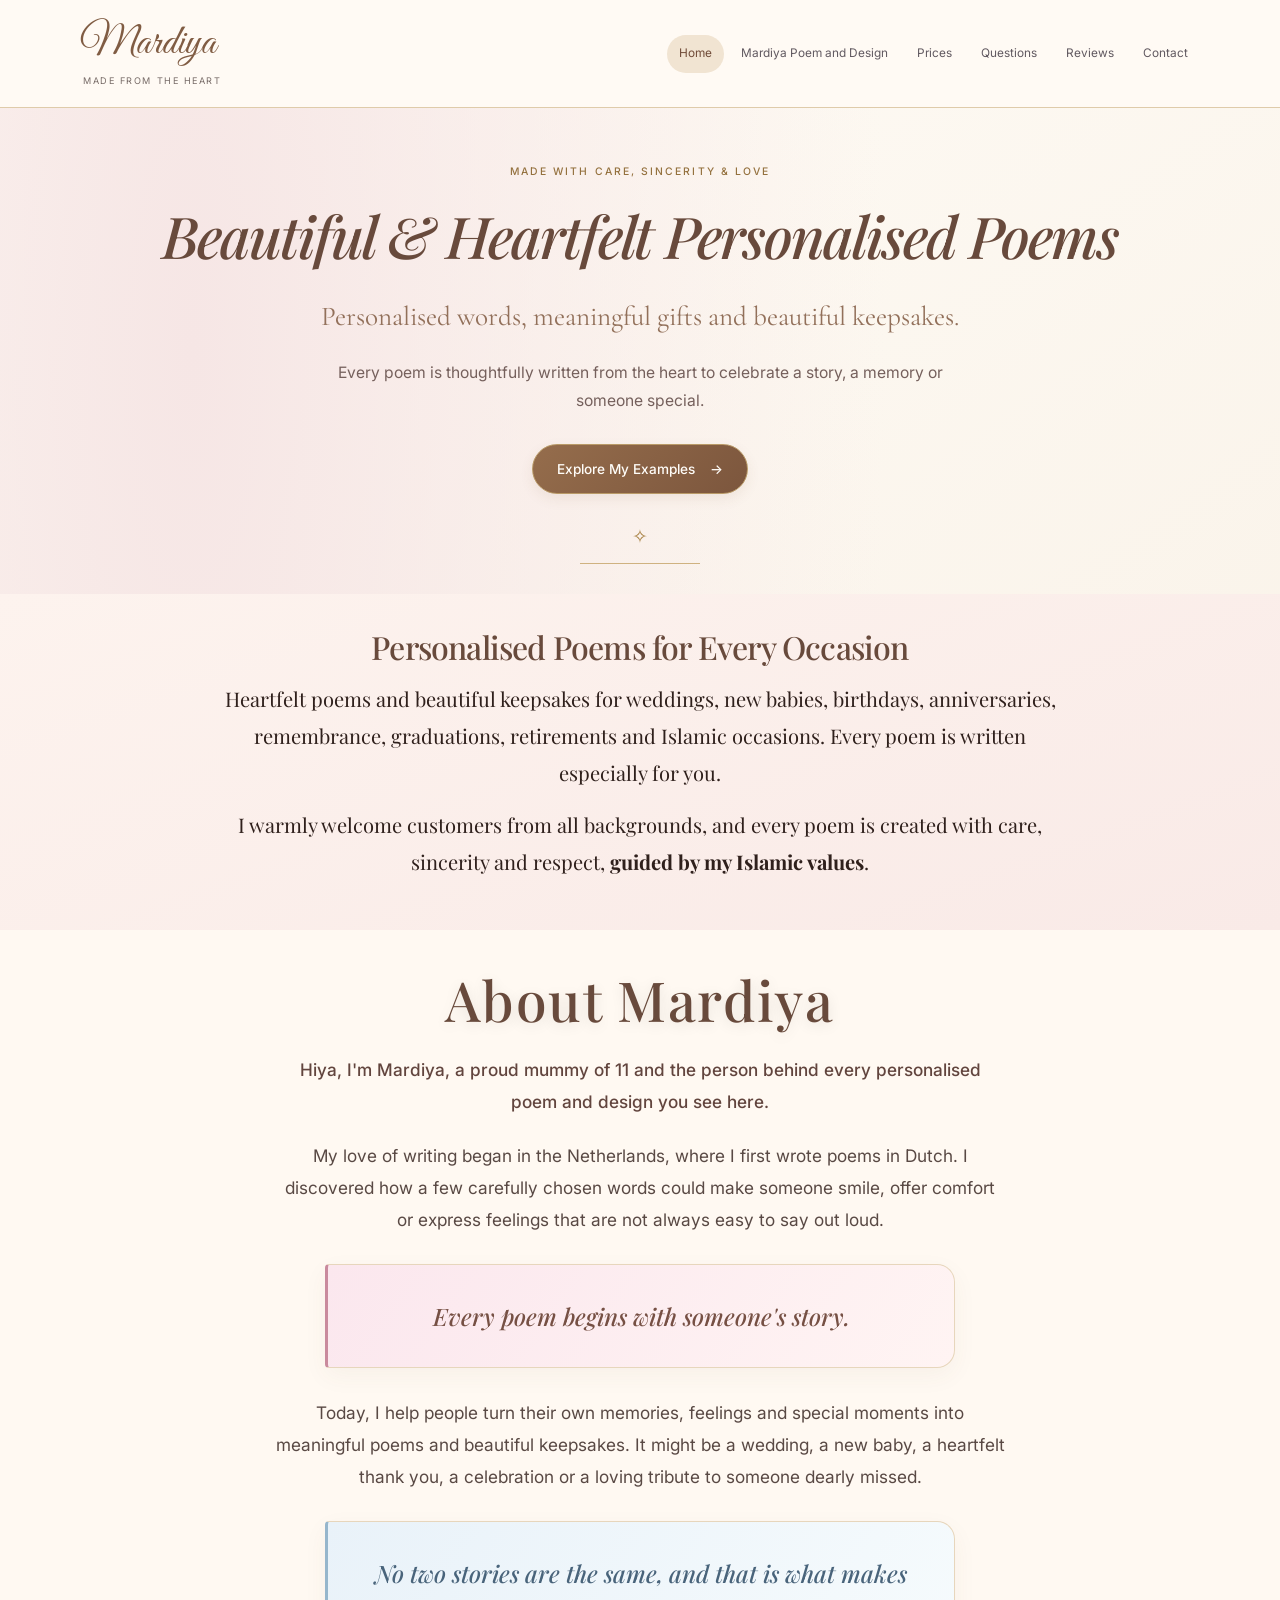
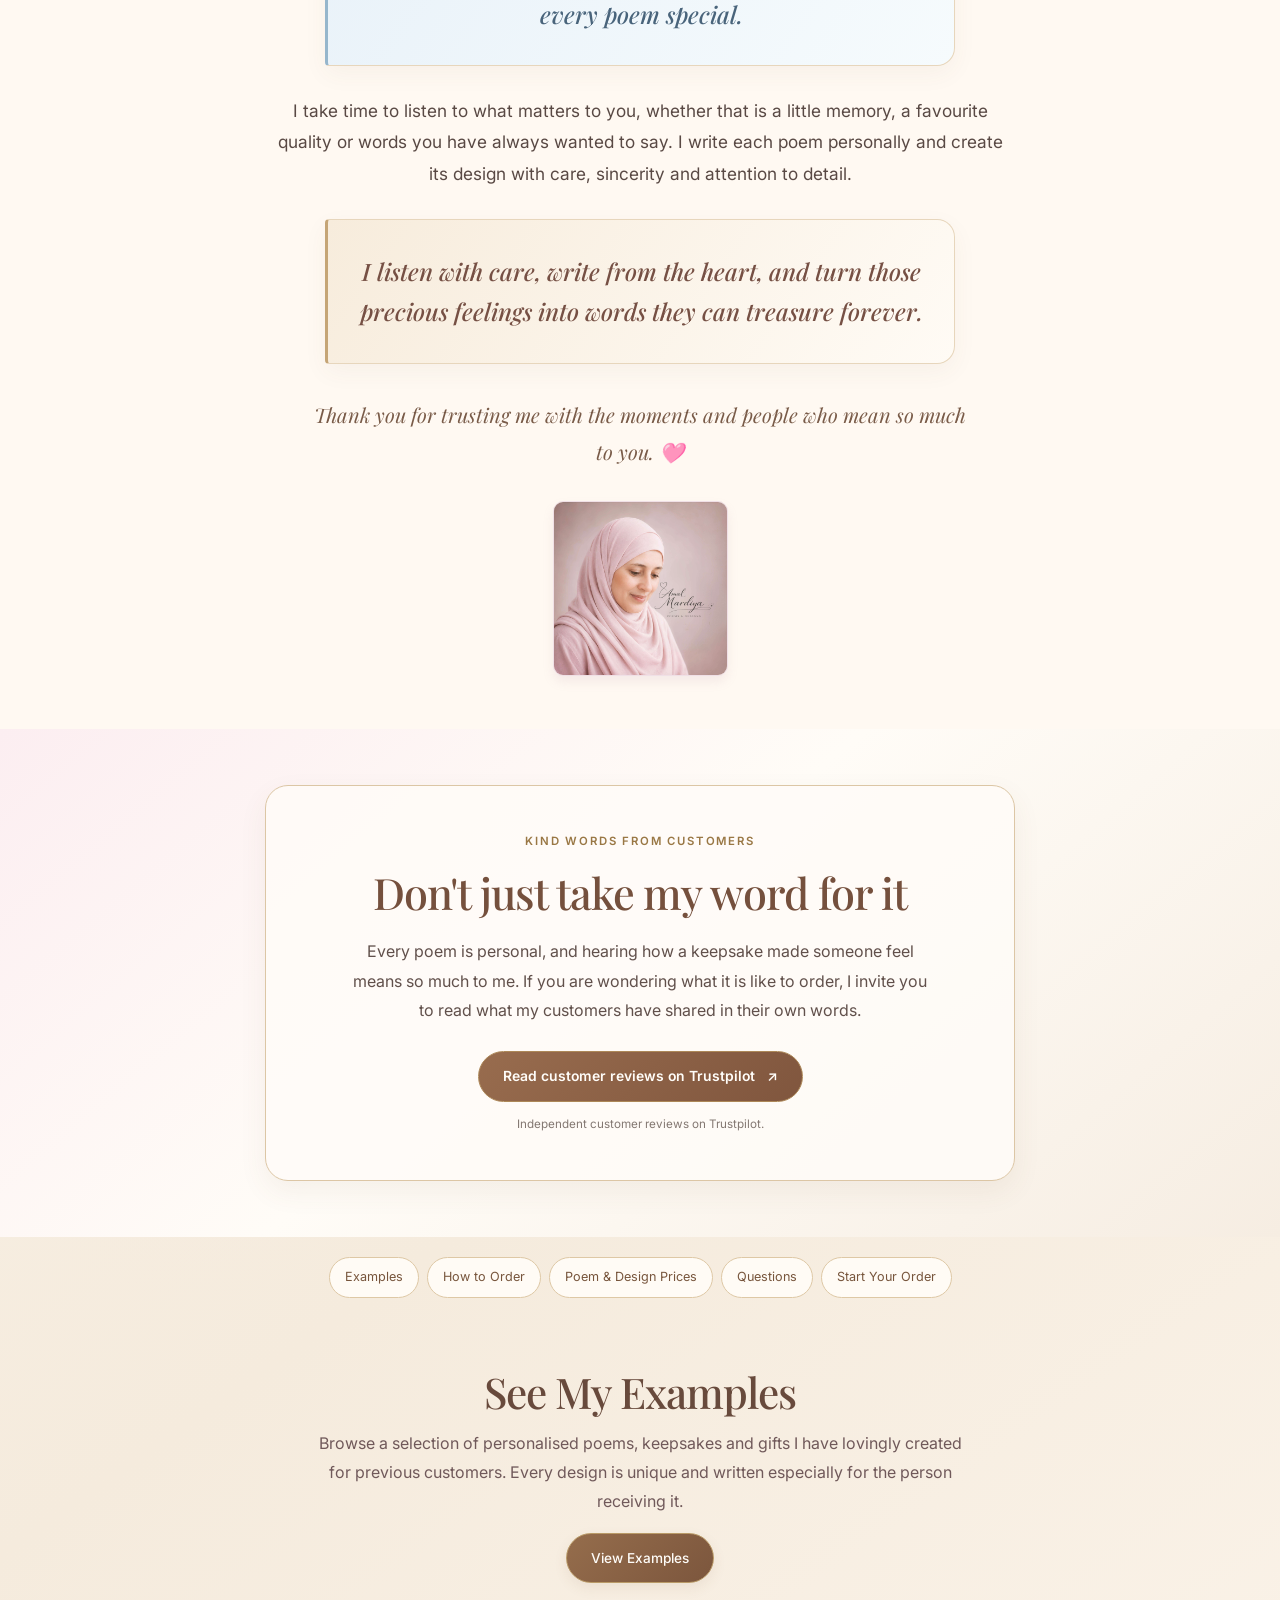
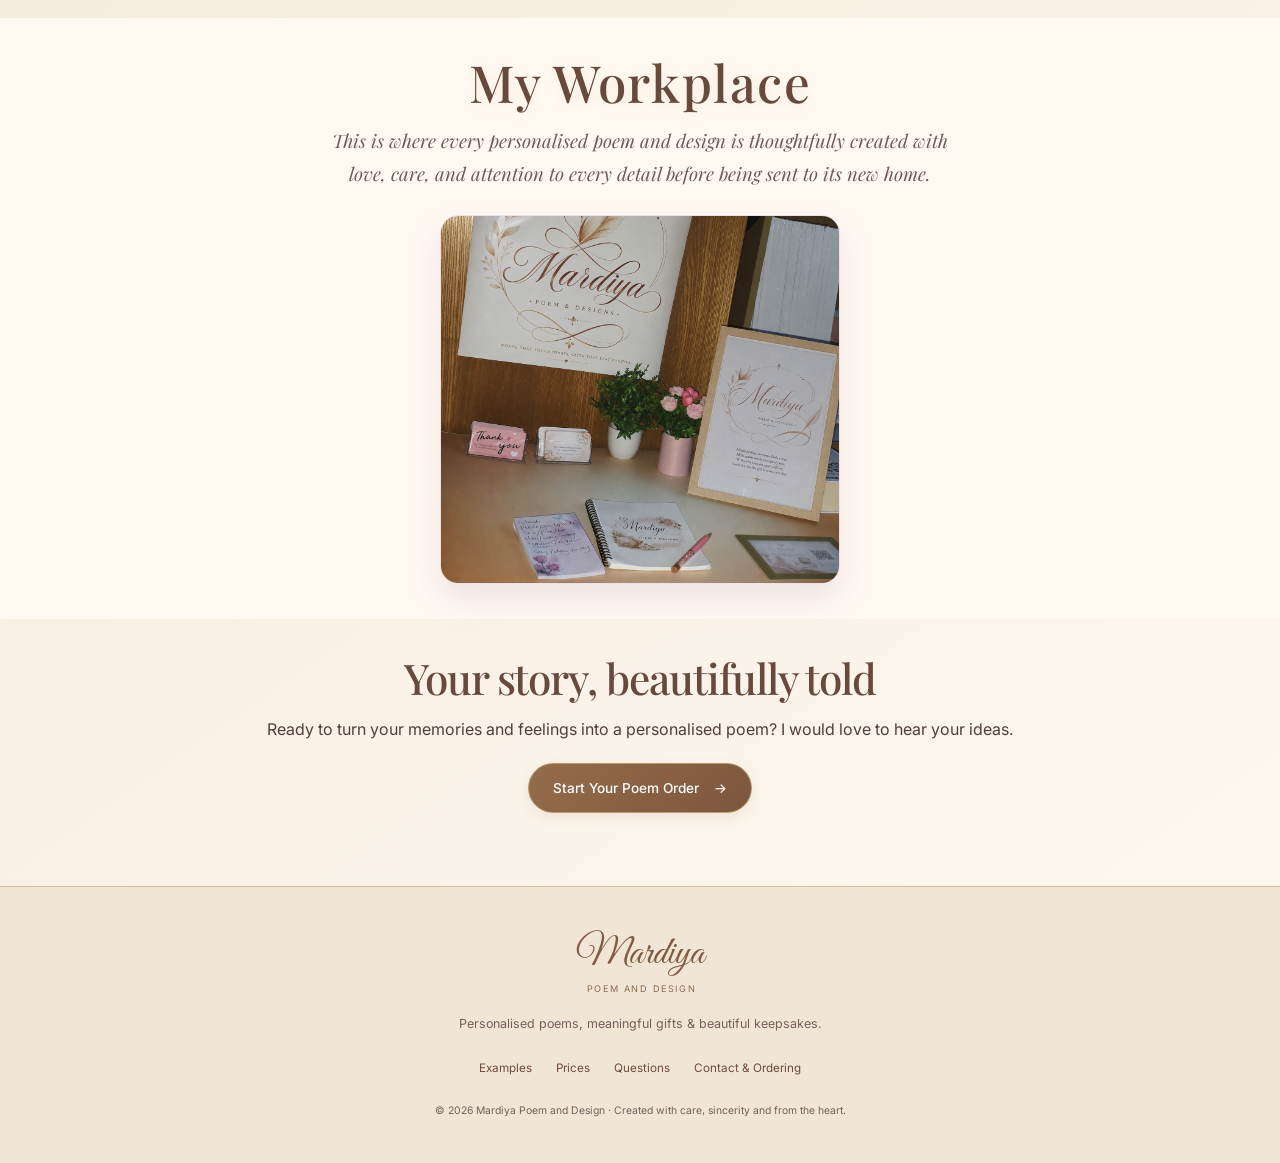
==== commit 88d332c4: "Add customer reviews tab to main site navigation" ====
--- a/index.html
+++ b/index.html
@@ -18,12 +18,21 @@
       <link rel="stylesheet" href="redesign.css" />
     <script src="site.js" defer></script>
       <link rel="stylesheet" href="poetry.css" />
+    <style>
+      .promo-film { text-align: center; }
+      .promo-film__inner { max-width: 850px; margin: 0 auto; padding: clamp(22px, 4vw, 46px); background: linear-gradient(145deg, #fffaf7, #f9eff0); border: 1px solid #ecd8ce; border-radius: 26px; }
+      .promo-film__inner > p { max-width: 580px; margin: 0 auto 18px; color: #70636b; }
+      .promo-film__inner h2 { margin: 0 auto 14px; }
+      .promo-film video { display: block; width: min(100%, 370px); height: auto; aspect-ratio: 9 / 16; object-fit: contain; margin: 22px auto 20px; border-radius: 16px; background: #e4d5cb; box-shadow: 0 12px 36px rgba(71, 48, 42, .18); }
+      .promo-film .btn { margin-top: 8px; }
+    </style>
   </head>
 <body class="m-home m-poetry poetry-luxury">
 <a class="skip-link" href="#main-content">Skip to content</a><header class="m-nav"><div class="container m-nav-inner"><a class="m-wordmark" href="./index.html" aria-label="Mardiya home">Mardiya<span>Made from the heart</span></a><button class="menu-toggle" type="button" aria-expanded="false" aria-controls="main-menu" hidden><span class="menu-lines" aria-hidden="true">☰</span> Menu</button><nav class="m-menu" id="main-menu" aria-label="Main navigation"><a href="./index.html" aria-current="page">Home</a>
 <a href="./poem-and-design.html">Mardiya Poem and Design</a>
 <a href="./pricing.html">Prices</a>
 <a href="./faq.html">Questions</a>
+<a href="./reviews.html">Reviews</a>
 <a href="./contact.html">Contact</a></nav></div></header>
 <main id="main-content">
 <section class="page-intro container"><p class="eyebrow">Made with care, sincerity &amp; love</p><h1>Beautiful &amp; Heartfelt Personalised Poems</h1><p class="intro-lead">Personalised words, meaningful gifts and beautiful keepsakes.</p><p>Every poem is thoughtfully written from the heart to celebrate a story, a memory or someone special.</p><a class="btn btn-primary" href="./examples.html">Explore My Examples <span aria-hidden="true">→</span></a></section>
@@ -64,7 +73,29 @@
   <h2 id="home-examples-heading">See My Examples</h2>
   <p>Browse a selection of personalised poems, keepsakes and gifts I have lovingly created for previous customers. Every design is unique and written especially for the person receiving it.</p>
   <a class="btn btn-primary" href="./examples.html">View Examples</a>
-</section><section class="section creative-workspace" aria-labelledby="creative-workspace-heading">
+</section><section class="section container promo-film" id="featured-film" aria-labelledby="featured-film-heading" hidden>
+  <div class="promo-film__inner">
+    <p class="eyebrow">A little glimpse of Mardiya – Poems &amp; Designs</p>
+    <h2 id="featured-film-heading">From heartfelt words to a treasured gift</h2>
+    <p>See how personal words become a beautiful framed keepsake, prepared with love and care.</p>
+    <video id="featured-film-player" controls playsinline preload="metadata" width="370" height="658" aria-label="Mardiya – Poems and Designs promotional video with spoken narration and soft nasheed-style humming">
+      <source src="./pic/mardiya_ad_corrected_website.mp4" type="video/mp4">
+      Your browser does not support this video.
+    </video>
+    <a class="btn btn-primary" href="./contact.html#order">Create Your Personalised Poem <span aria-hidden="true">→</span></a>
+  </div>
+</section>
+<script>
+  (() => {
+    const film = document.getElementById('featured-film-player');
+    const section = document.getElementById('featured-film');
+    const fileUrl = film.querySelector('source').getAttribute('src');
+    fetch(fileUrl, { method: 'HEAD', cache: 'no-store' })
+      .then(response => { if (response.ok) section.hidden = false; })
+      .catch(() => { /* Keep the section hidden until the video file is uploaded. */ });
+  })();
+</script>
+<section class="section creative-workspace" aria-labelledby="creative-workspace-heading">
         <div class="container creative-workspace-inner">
           <h2 id="creative-workspace-heading">My Workplace</h2>
           <p>
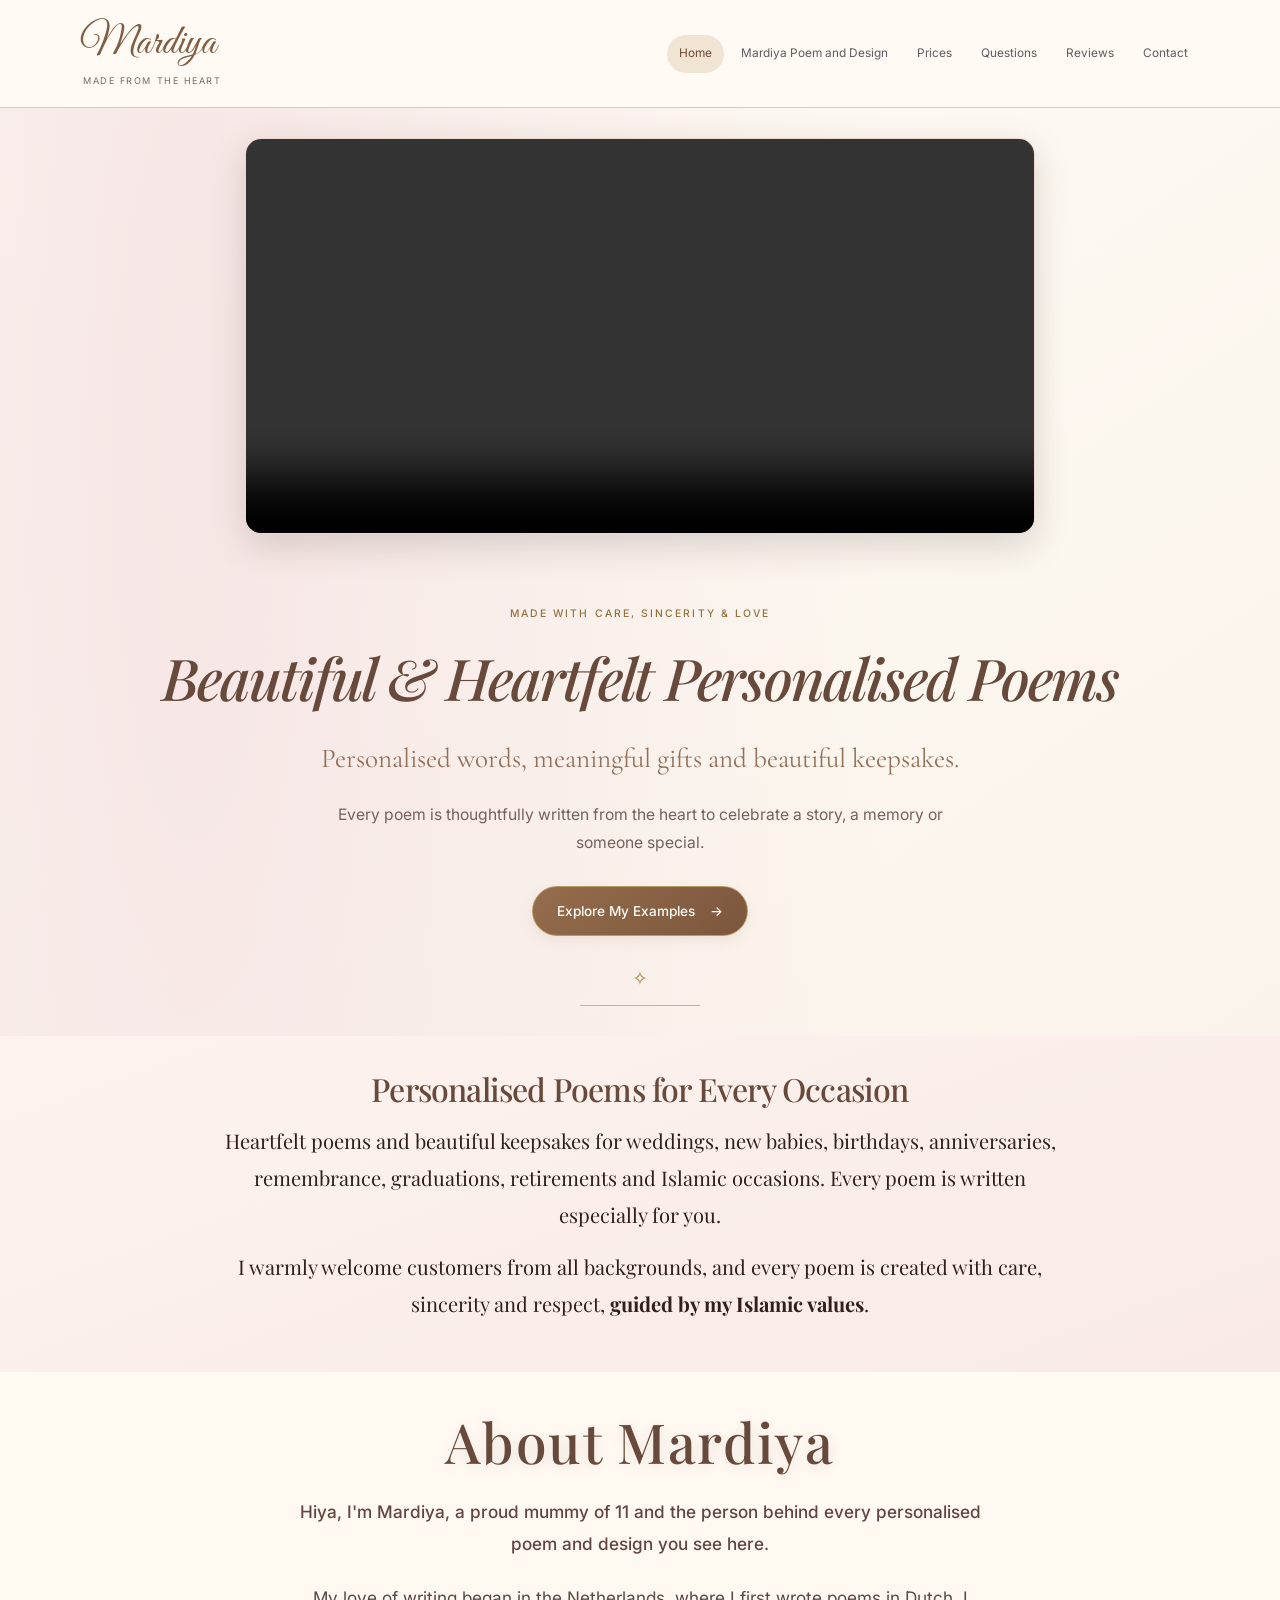
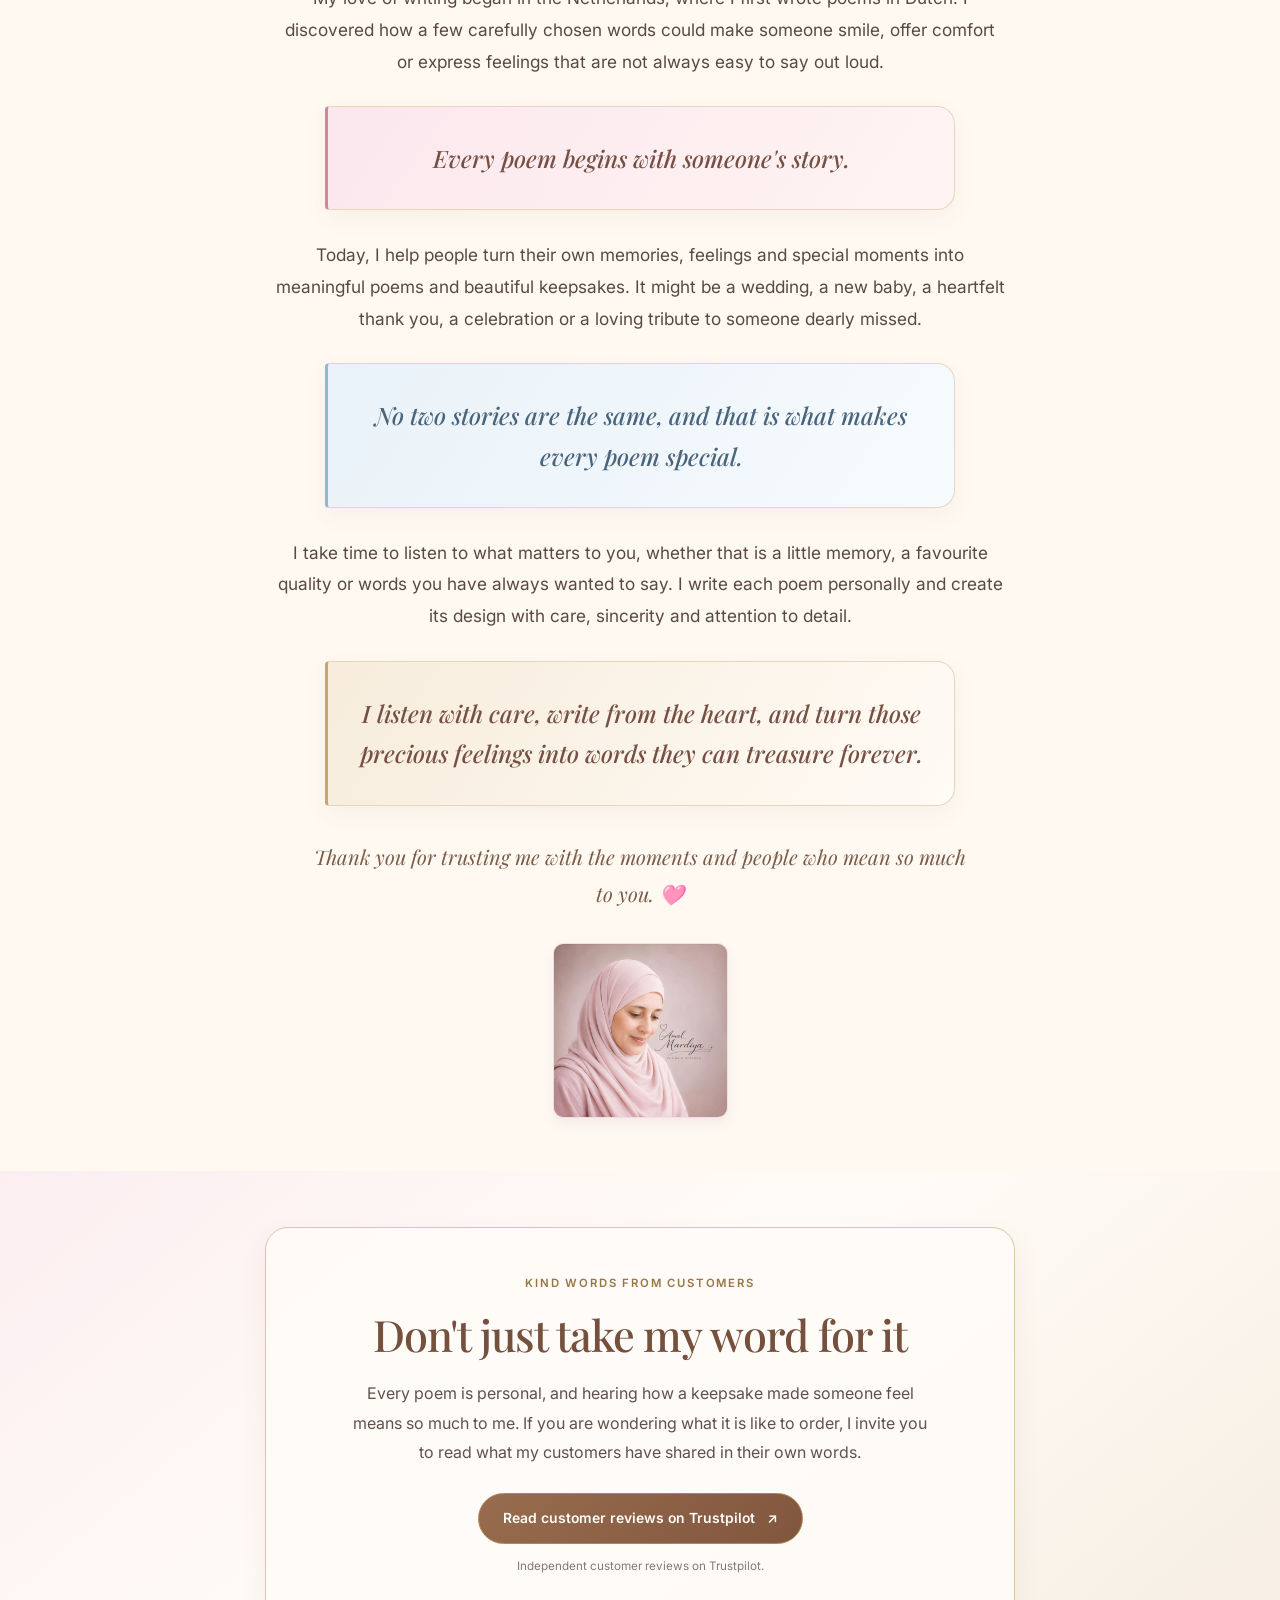
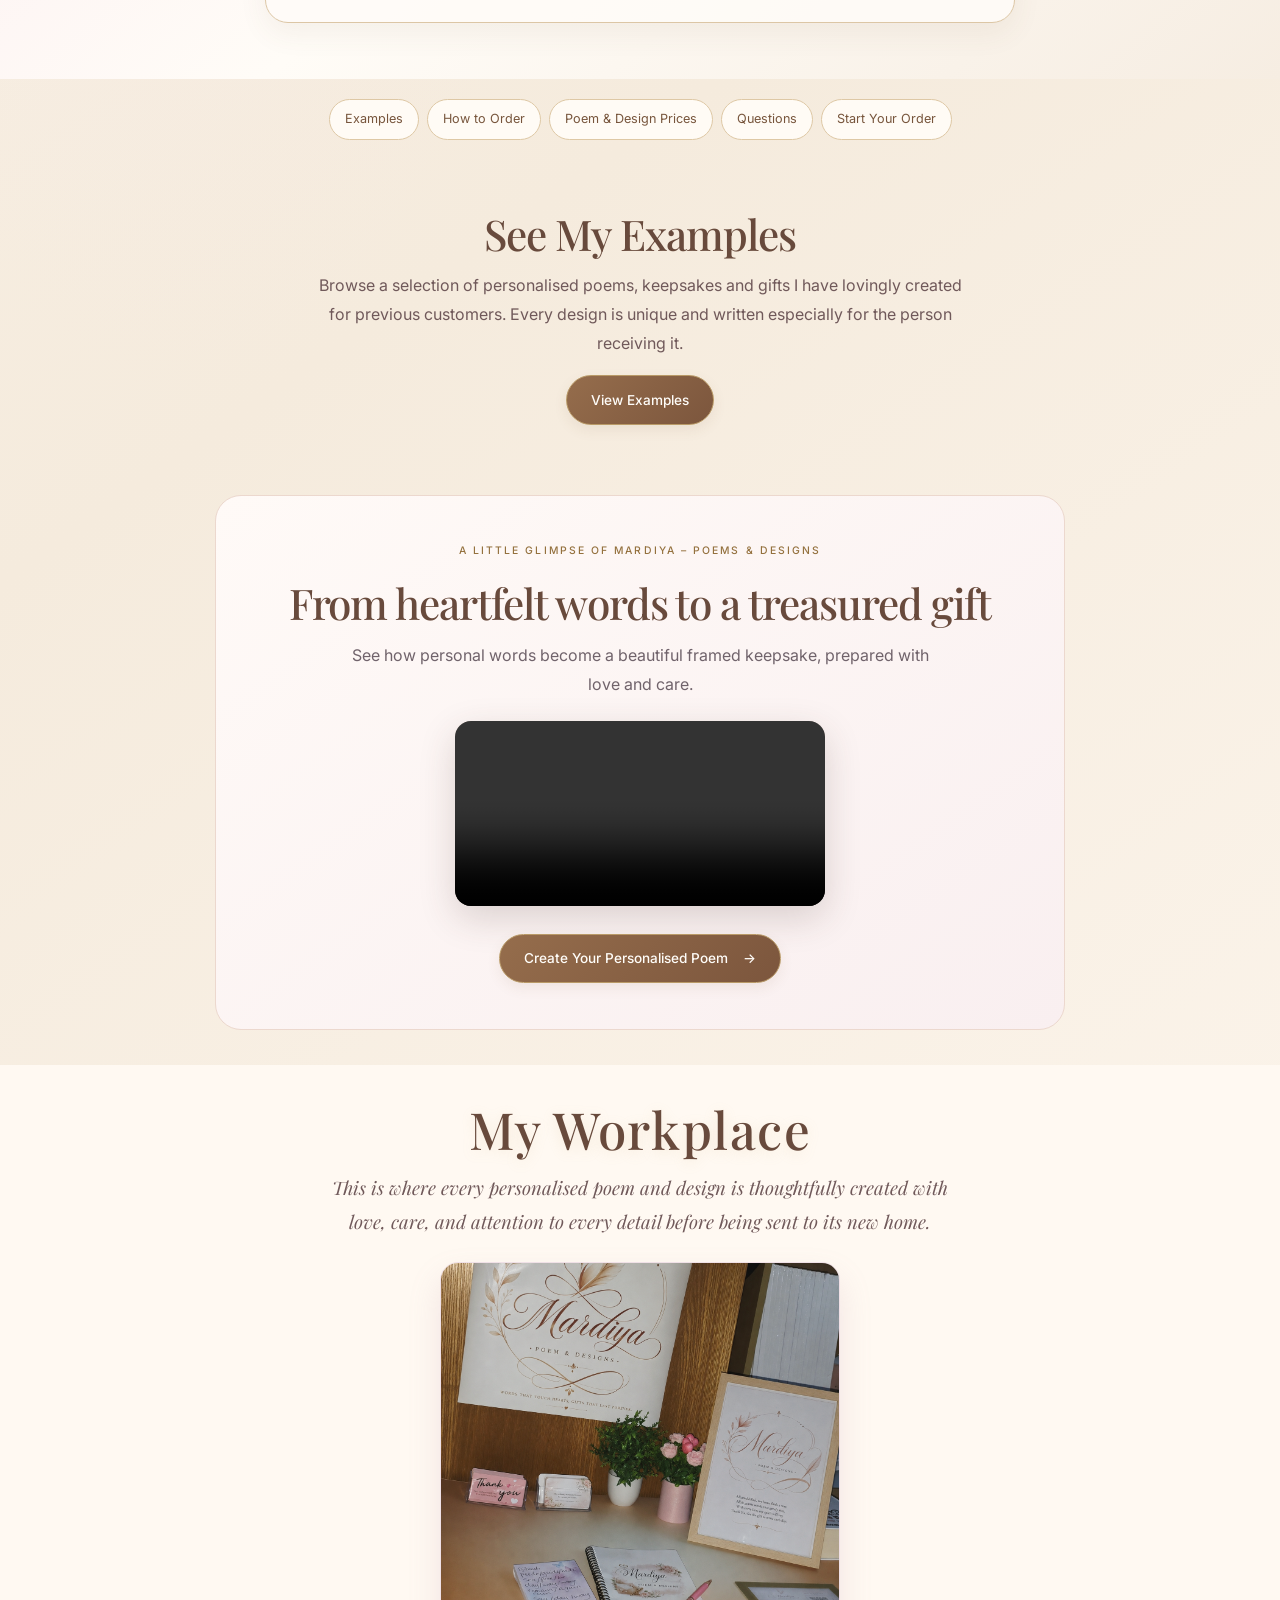
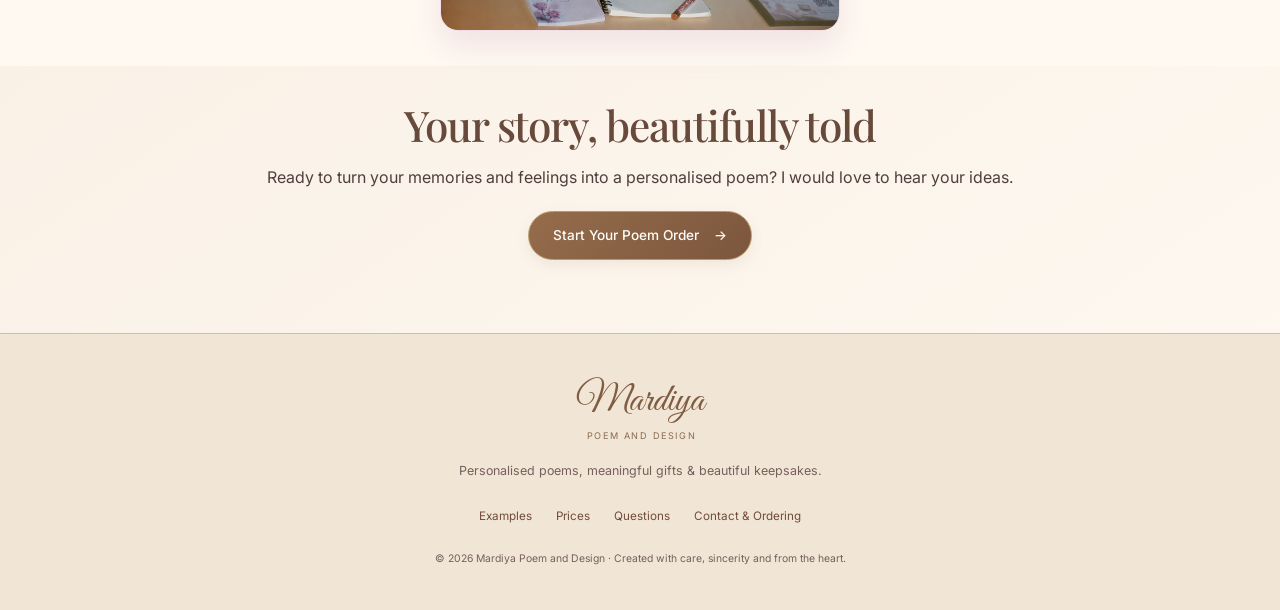
==== commit a1e51557: "Place intro, promo and Trustpilot videos in existing page layouts" ====
--- a/index.html
+++ b/index.html
@@ -19,11 +19,13 @@
     <script src="site.js" defer></script>
       <link rel="stylesheet" href="poetry.css" />
     <style>
+      .intro-film { padding-top: clamp(16px, 3vw, 30px); padding-bottom: 16px; }
+      .intro-film video { display: block; width: 100%; max-width: 790px; height: auto; margin: 0 auto; object-fit: contain; border: 1px solid #ecd8ce; border-radius: 16px; background: #f9eff0; box-shadow: 0 12px 36px rgba(71, 48, 42, .18); }
       .promo-film { text-align: center; }
       .promo-film__inner { max-width: 850px; margin: 0 auto; padding: clamp(22px, 4vw, 46px); background: linear-gradient(145deg, #fffaf7, #f9eff0); border: 1px solid #ecd8ce; border-radius: 26px; }
       .promo-film__inner > p { max-width: 580px; margin: 0 auto 18px; color: #70636b; }
       .promo-film__inner h2 { margin: 0 auto 14px; }
-      .promo-film video { display: block; width: min(100%, 370px); height: auto; aspect-ratio: 9 / 16; object-fit: contain; margin: 22px auto 20px; border-radius: 16px; background: #e4d5cb; box-shadow: 0 12px 36px rgba(71, 48, 42, .18); }
+      .promo-film video { display: block; width: min(100%, 370px); height: auto; object-fit: contain; margin: 22px auto 20px; border-radius: 16px; background: #e4d5cb; box-shadow: 0 12px 36px rgba(71, 48, 42, .18); }
       .promo-film .btn { margin-top: 8px; }
     </style>
   </head>
@@ -35,6 +37,12 @@
 <a href="./reviews.html">Reviews</a>
 <a href="./contact.html">Contact</a></nav></div></header>
 <main id="main-content">
+<div class="container intro-film">
+  <video id="intro-film-player" autoplay muted controls playsinline preload="metadata" aria-label="An introduction to Mardiya – Poems and Designs">
+    <source src="./pic/intro.mp4" type="video/mp4">
+    Your browser does not support this video.
+  </video>
+</div>
 <section class="page-intro container"><p class="eyebrow">Made with care, sincerity &amp; love</p><h1>Beautiful &amp; Heartfelt Personalised Poems</h1><p class="intro-lead">Personalised words, meaningful gifts and beautiful keepsakes.</p><p>Every poem is thoughtfully written from the heart to celebrate a story, a memory or someone special.</p><a class="btn btn-primary" href="./examples.html">Explore My Examples <span aria-hidden="true">→</span></a></section>
 <section class="section occasions" aria-labelledby="about-occasions-heading">
   <div class="container occasions-inner">
@@ -73,28 +81,18 @@
   <h2 id="home-examples-heading">See My Examples</h2>
   <p>Browse a selection of personalised poems, keepsakes and gifts I have lovingly created for previous customers. Every design is unique and written especially for the person receiving it.</p>
   <a class="btn btn-primary" href="./examples.html">View Examples</a>
-</section><section class="section container promo-film" id="featured-film" aria-labelledby="featured-film-heading" hidden>
+</section><section class="section container promo-film" id="featured-film" aria-labelledby="featured-film-heading">
   <div class="promo-film__inner">
     <p class="eyebrow">A little glimpse of Mardiya – Poems &amp; Designs</p>
     <h2 id="featured-film-heading">From heartfelt words to a treasured gift</h2>
     <p>See how personal words become a beautiful framed keepsake, prepared with love and care.</p>
     <video id="featured-film-player" controls playsinline preload="metadata" width="370" height="658" aria-label="Mardiya – Poems and Designs promotional video with spoken narration and soft nasheed-style humming">
-      <source src="./pic/mardiya_ad_corrected_website.mp4" type="video/mp4">
+      <source src="./pic/promo.mp4" type="video/mp4">
       Your browser does not support this video.
     </video>
     <a class="btn btn-primary" href="./contact.html#order">Create Your Personalised Poem <span aria-hidden="true">→</span></a>
   </div>
 </section>
-<script>
-  (() => {
-    const film = document.getElementById('featured-film-player');
-    const section = document.getElementById('featured-film');
-    const fileUrl = film.querySelector('source').getAttribute('src');
-    fetch(fileUrl, { method: 'HEAD', cache: 'no-store' })
-      .then(response => { if (response.ok) section.hidden = false; })
-      .catch(() => { /* Keep the section hidden until the video file is uploaded. */ });
-  })();
-</script>
 <section class="section creative-workspace" aria-labelledby="creative-workspace-heading">
         <div class="container creative-workspace-inner">
           <h2 id="creative-workspace-heading">My Workplace</h2>
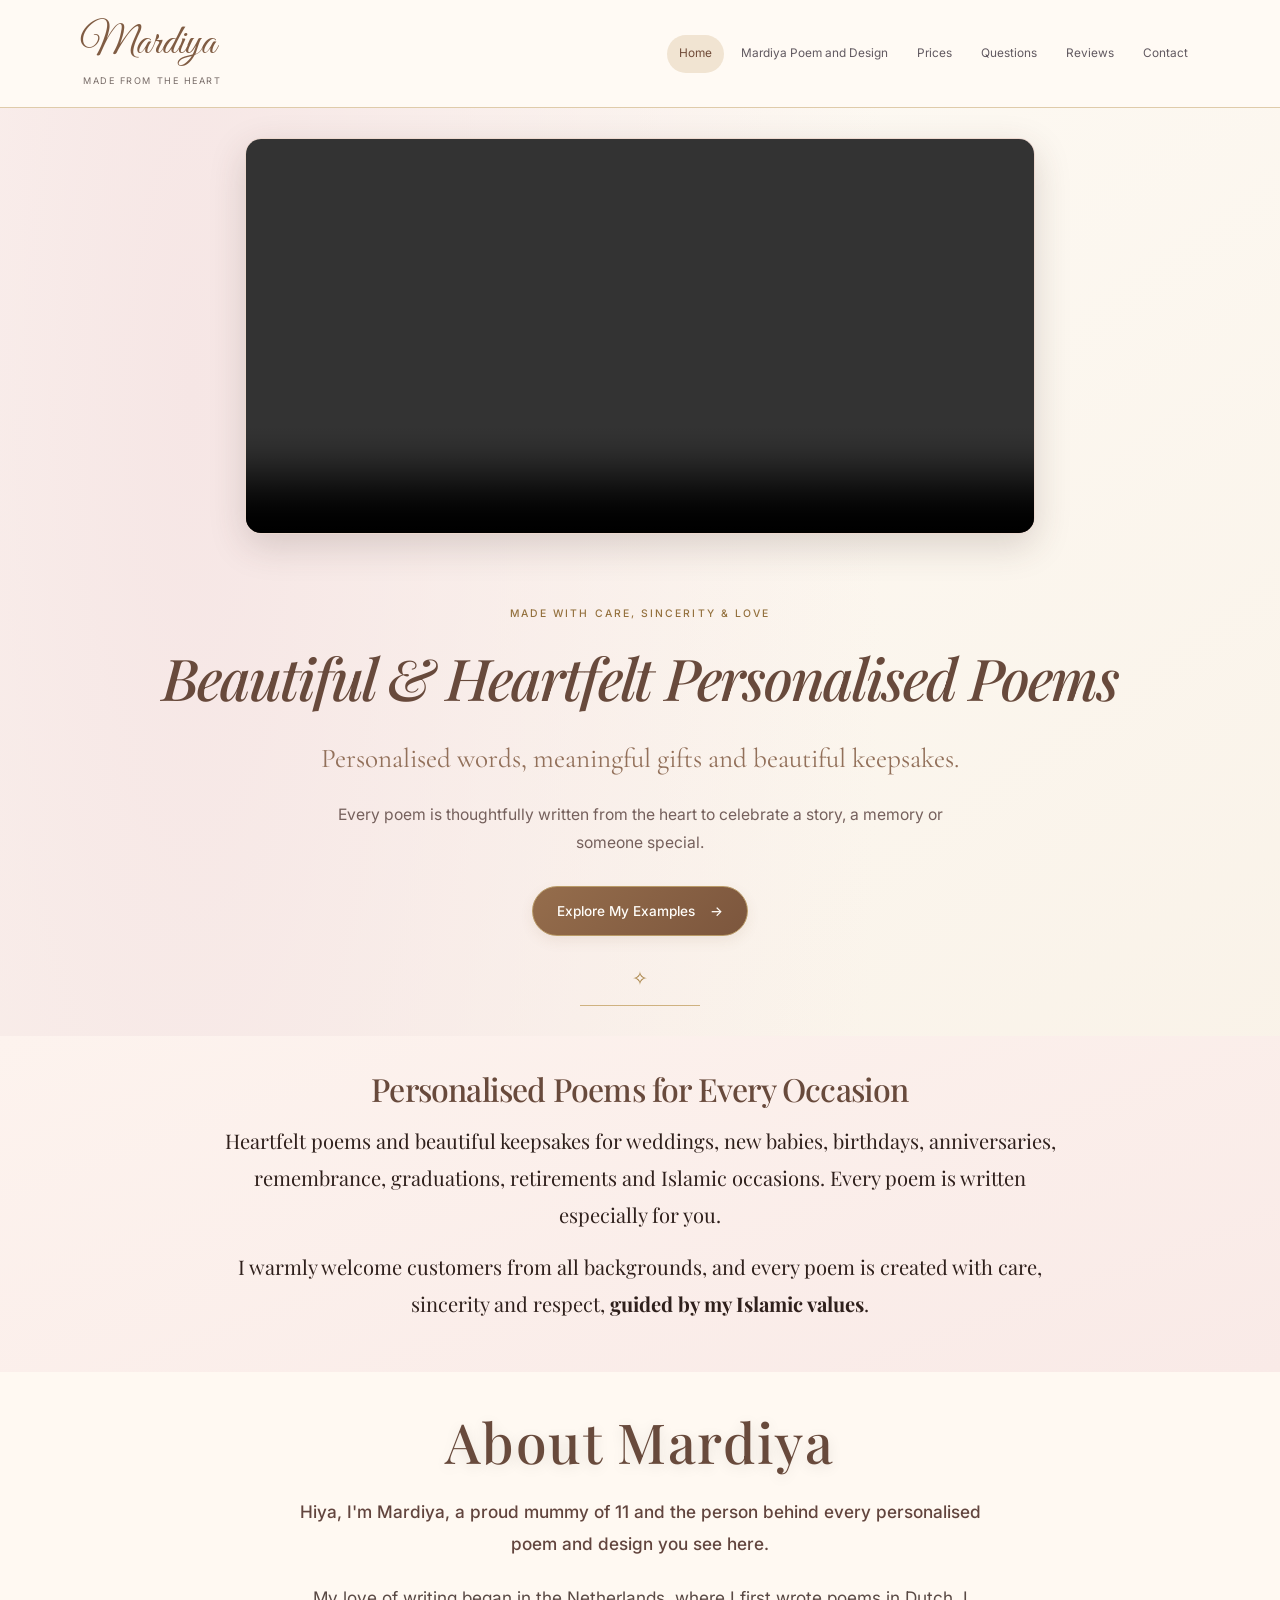
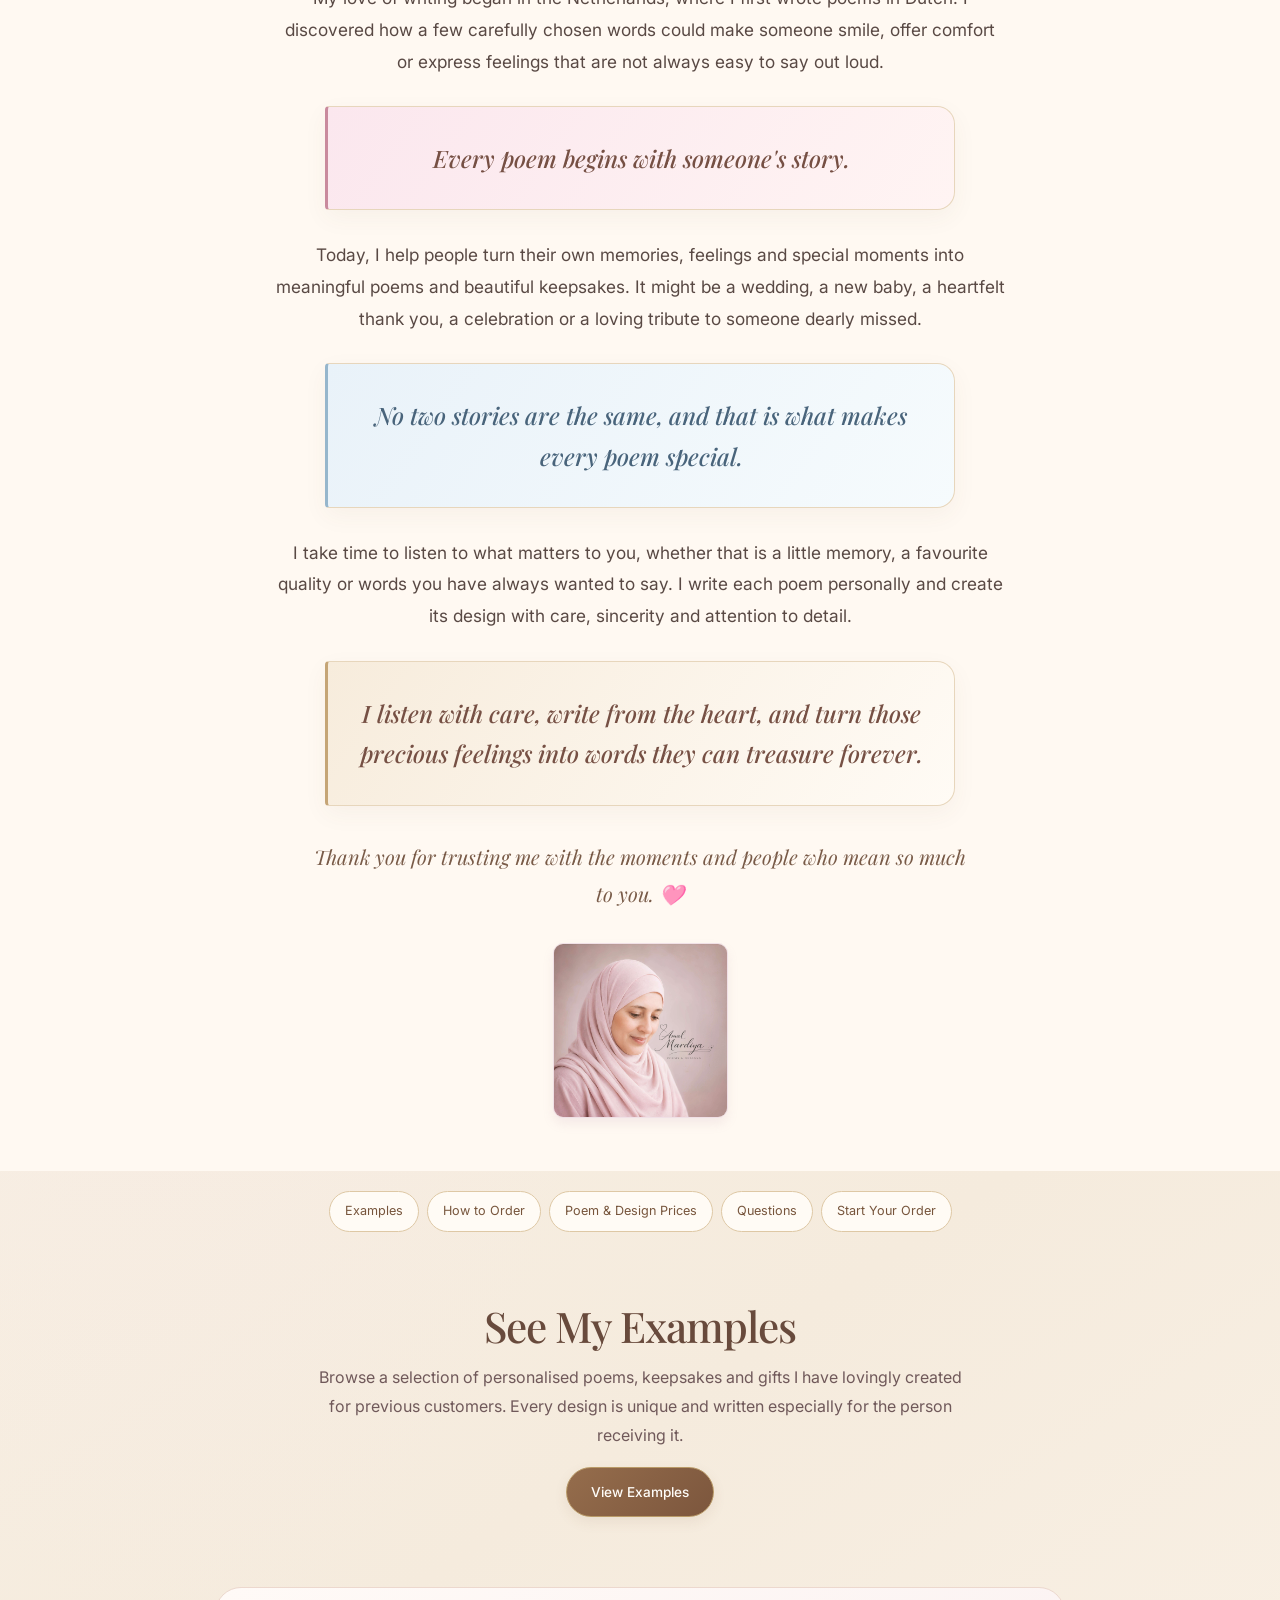
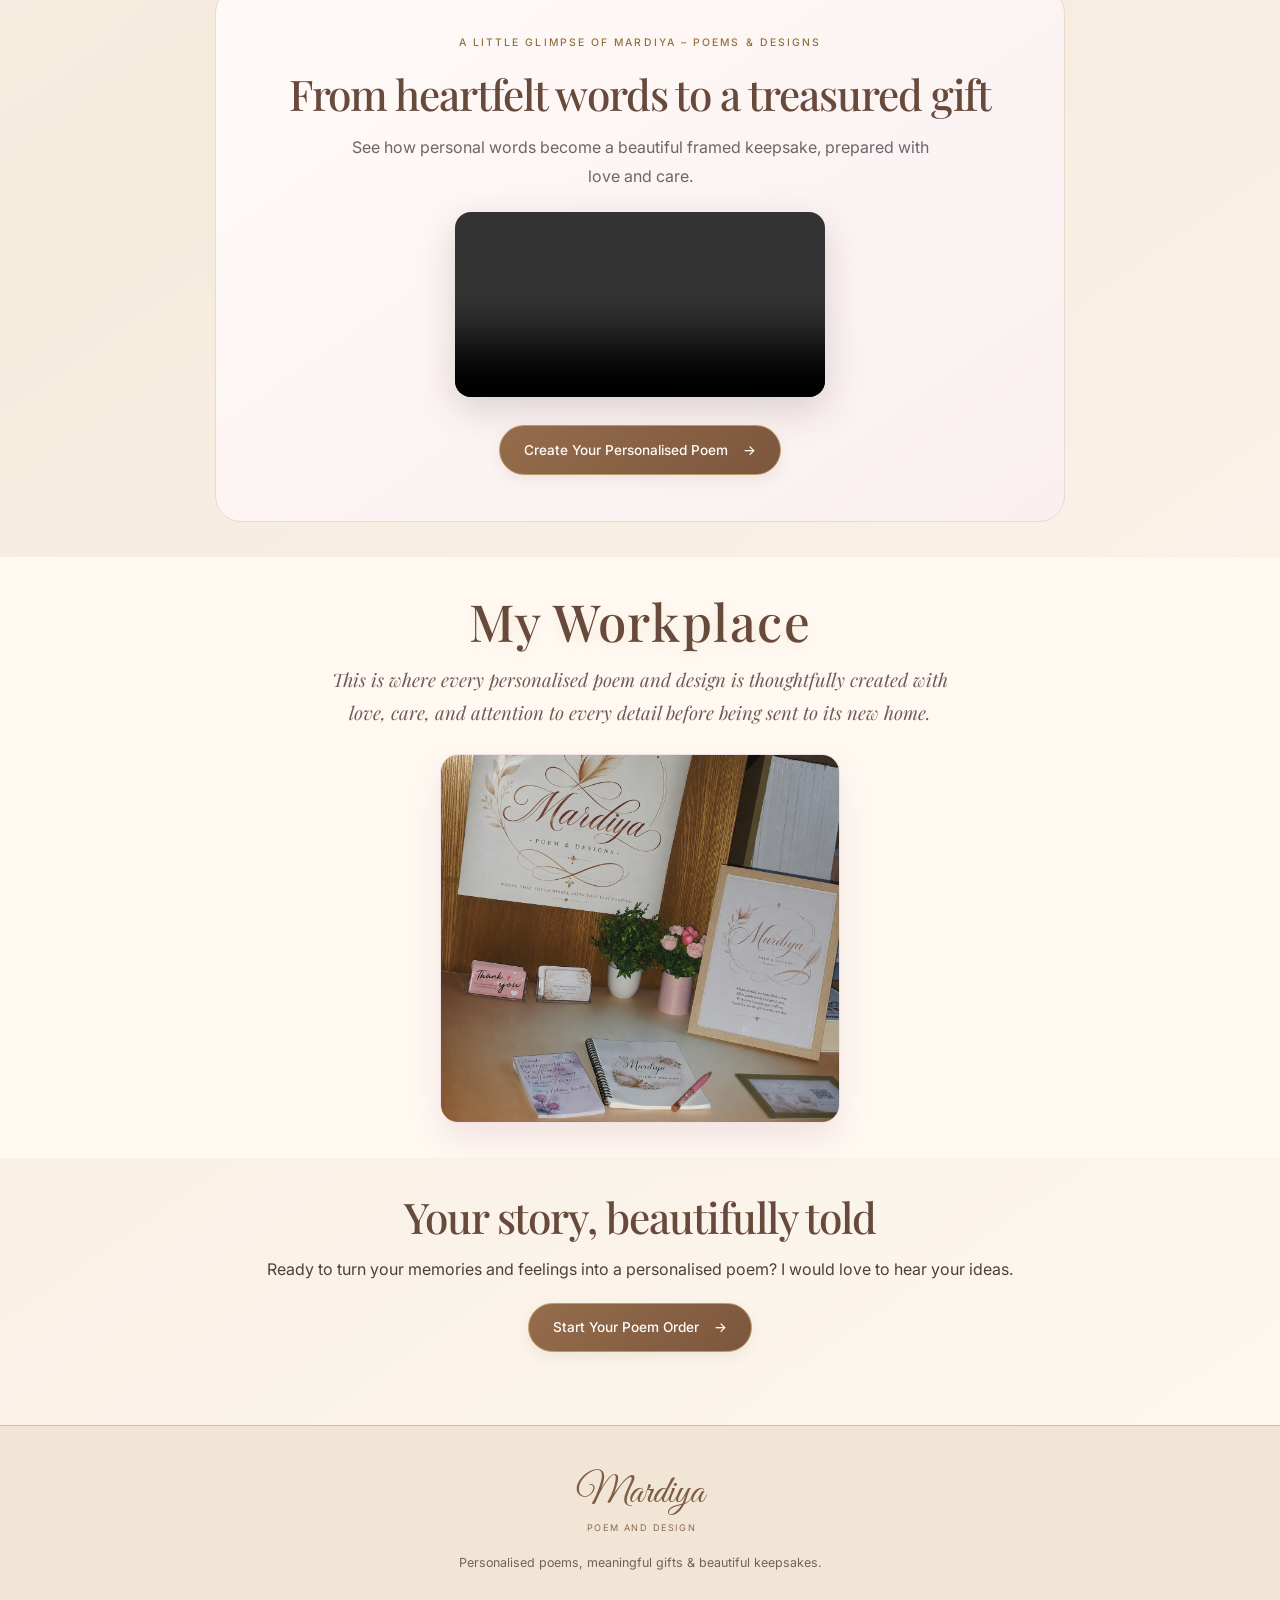
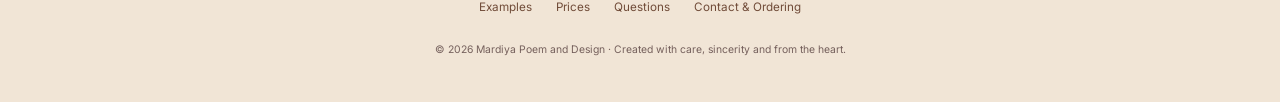
==== commit 5e30f0a9: "Move customer kind words section from Home to Reviews without changing its design" ====
--- a/index.html
+++ b/index.html
@@ -67,15 +67,6 @@
     <img class="about-image" src="pic/foot-image.jpg" alt="Mardiya's poetry business portrait" loading="lazy" decoding="async" />
   </div>
 </section>
-<section class="trustpilot-summary trustpilot-story" aria-labelledby="trustpilot-story-heading">
-  <div class="trustpilot-summary-inner">
-    <p class="reviews-eyebrow">Kind words from customers</p>
-    <h2 id="trustpilot-story-heading">Don't just take my word for it</h2>
-    <p>Every poem is personal, and hearing how a keepsake made someone feel means so much to me. If you are wondering what it is like to order, I invite you to read what my customers have shared in their own words.</p>
-    <a class="trustpilot-summary-link review-cta" href="https://uk.trustpilot.com/review/mardiyamumof11.co.uk" target="_blank" rel="noopener noreferrer">Read customer reviews on Trustpilot <span aria-hidden="true">↗</span></a>
-    <p class="reviews-smallprint">Independent customer reviews on Trustpilot.</p>
-  </div>
-</section>
 <nav class="poetry-links" aria-label="Poems and designs navigation"><a href="./examples.html">Examples</a><a href="./how-it-works.html">How to Order</a><a href="./pricing.html#pricing">Poem &amp; Design Prices</a><a href="./faq.html">Questions</a><a href="./contact.html#order">Start Your Order</a></nav>
 <section class="section container home-order home-examples" aria-labelledby="home-examples-heading">
   <h2 id="home-examples-heading">See My Examples</h2>
--- a/poetry.css
+++ b/poetry.css
@@ -160,12 +160,12 @@
   width: clamp(130px, 17vw, 175px);
   margin-top: 1.9rem;
 }
-.m-home.poetry-luxury .trustpilot-story {
+.m-poetry.poetry-luxury .trustpilot-story {
   margin: 0;
   padding: clamp(2.3rem, 5vw, 3.5rem) 18px;
   background: linear-gradient(140deg, #fceef1, #fffcf7 46%, #f6ede2);
 }
-.m-home.poetry-luxury .trustpilot-story .trustpilot-summary-inner {
+.m-poetry.poetry-luxury .trustpilot-story .trustpilot-summary-inner {
   display: flex;
   flex-direction: column;
   align-items: center;
@@ -179,7 +179,7 @@
   box-shadow: 0 11px 29px rgba(112,78,54,.07);
   gap: .8rem;
 }
-.m-home.poetry-luxury .trustpilot-story .reviews-eyebrow {
+.m-poetry.poetry-luxury .trustpilot-story .reviews-eyebrow {
   margin: 0;
   color: #997744;
   font-size: .71rem;
@@ -187,20 +187,20 @@
   letter-spacing: .16em;
   text-transform: uppercase;
 }
-.m-home.poetry-luxury .trustpilot-story h2 {
+.m-poetry.poetry-luxury .trustpilot-story h2 {
   margin: 0;
   font-size: clamp(1.8rem, 4.6vw, 2.7rem);
   color: #75503d;
   line-height: 1.3;
 }
-.m-home.poetry-luxury .trustpilot-story .trustpilot-summary-inner > p:not(.reviews-eyebrow):not(.reviews-smallprint) {
+.m-poetry.poetry-luxury .trustpilot-story .trustpilot-summary-inner > p:not(.reviews-eyebrow):not(.reviews-smallprint) {
   max-width: 58ch;
   margin: .25rem auto .75rem;
   font-size: clamp(.92rem, 2.7vw, 1rem);
   line-height: 1.85;
   color: #61504b;
 }
-.m-home.poetry-luxury .trustpilot-story .trustpilot-summary-link.review-cta {
+.m-poetry.poetry-luxury .trustpilot-story .trustpilot-summary-link.review-cta {
   display: inline-flex;
   align-items: center;
   justify-content: center;
@@ -213,19 +213,19 @@
   font-size: .87rem;
   font-weight: 600;
 }
-.m-home.poetry-luxury .trustpilot-story .trustpilot-summary-link.review-cta:hover,
-.m-home.poetry-luxury .trustpilot-story .trustpilot-summary-link.review-cta:focus-visible {
+.m-poetry.poetry-luxury .trustpilot-story .trustpilot-summary-link.review-cta:hover,
+.m-poetry.poetry-luxury .trustpilot-story .trustpilot-summary-link.review-cta:focus-visible {
   background: #6e4634;
   color: #fff;
 }
-.m-home.poetry-luxury .trustpilot-story .reviews-smallprint {
+.m-poetry.poetry-luxury .trustpilot-story .reviews-smallprint {
   margin: 0;
   color: #837771;
   font-size: .73rem;
 }
 @media (max-width: 600px) {
   .m-home.poetry-luxury .about-home-story .story-quote { margin: 1.45rem auto; padding: 1.2rem 1.05rem; }
-  .m-home.poetry-luxury .trustpilot-story .trustpilot-summary-link.review-cta { width: 100%; }
+  .m-poetry.poetry-luxury .trustpilot-story .trustpilot-summary-link.review-cta { width: 100%; }
 }
 
 
@@ -233,7 +233,7 @@
 .m-home.poetry-luxury .page-intro h1,
 .m-home.poetry-luxury .occasions h2,
 .m-home.poetry-luxury .about-home-story h2,
-.m-home.poetry-luxury .trustpilot-story h2,
+.m-poetry.poetry-luxury .trustpilot-story h2,
 .m-home.poetry-luxury .home-examples h2,
 .m-home.poetry-luxury .home-order h2,
 .m-home.poetry-luxury .creative-workspace h2 {
@@ -242,7 +242,7 @@
 .m-home.poetry-luxury .page-intro p,
 .m-home.poetry-luxury .occasions p,
 .m-home.poetry-luxury .about-home-story p,
-.m-home.poetry-luxury .trustpilot-story p,
+.m-poetry.poetry-luxury .trustpilot-story p,
 .m-home.poetry-luxury .home-examples p,
 .m-home.poetry-luxury .home-order p,
 .m-home.poetry-luxury .creative-workspace p,
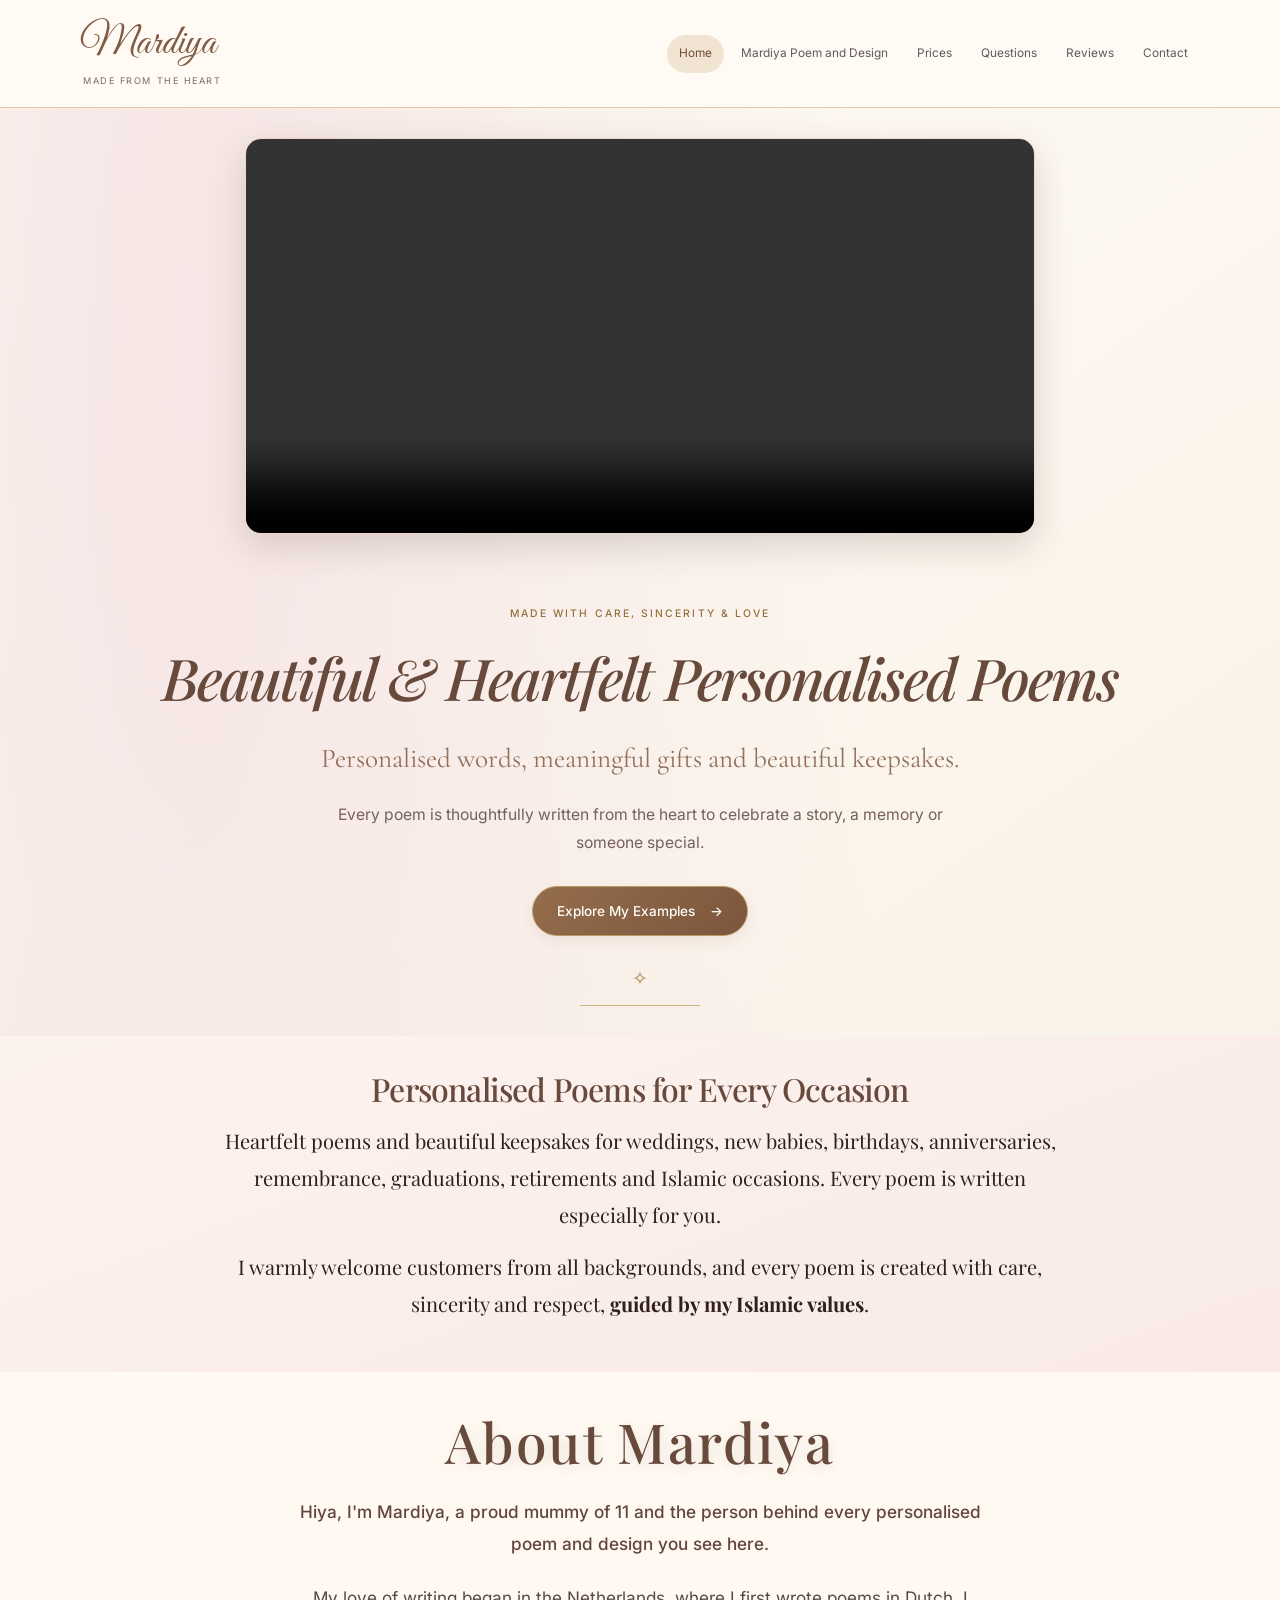
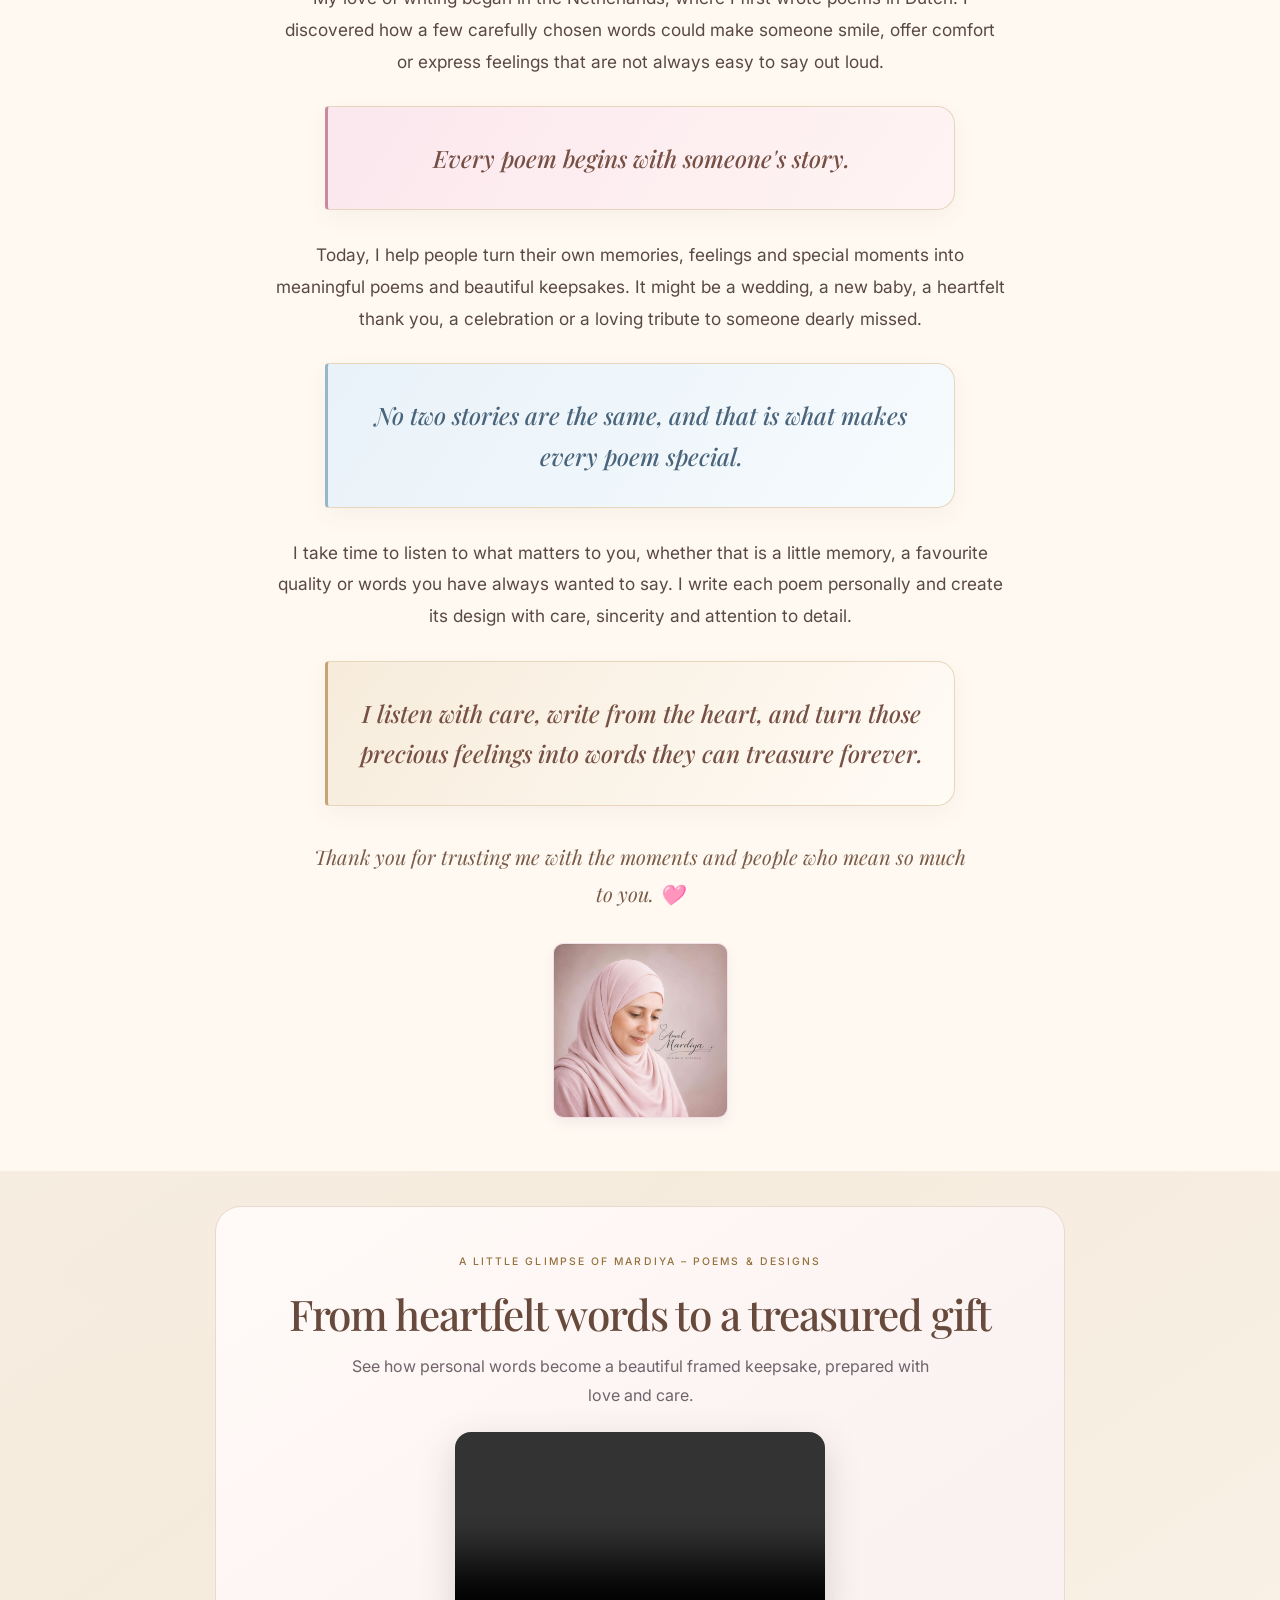
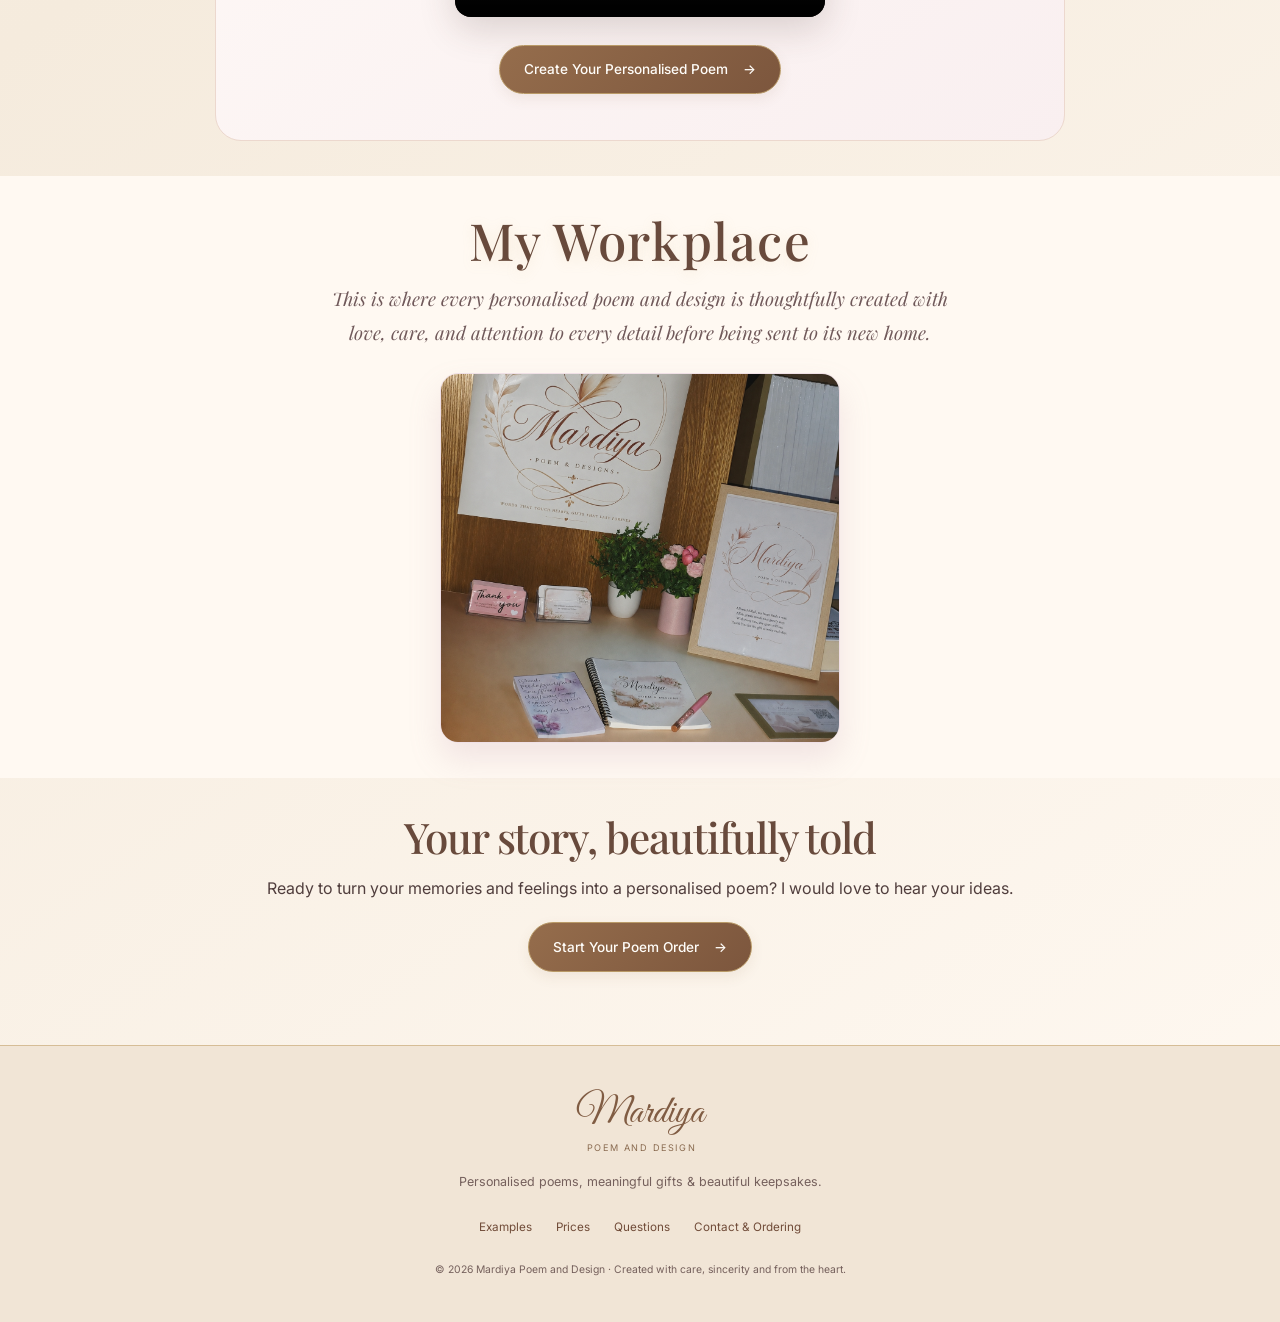
==== commit 82b80346: "Remove secondary homepage navigation and See My Examples section" ====
--- a/index.html
+++ b/index.html
@@ -67,12 +67,7 @@
     <img class="about-image" src="pic/foot-image.jpg" alt="Mardiya's poetry business portrait" loading="lazy" decoding="async" />
   </div>
 </section>
-<nav class="poetry-links" aria-label="Poems and designs navigation"><a href="./examples.html">Examples</a><a href="./how-it-works.html">How to Order</a><a href="./pricing.html#pricing">Poem &amp; Design Prices</a><a href="./faq.html">Questions</a><a href="./contact.html#order">Start Your Order</a></nav>
-<section class="section container home-order home-examples" aria-labelledby="home-examples-heading">
-  <h2 id="home-examples-heading">See My Examples</h2>
-  <p>Browse a selection of personalised poems, keepsakes and gifts I have lovingly created for previous customers. Every design is unique and written especially for the person receiving it.</p>
-  <a class="btn btn-primary" href="./examples.html">View Examples</a>
-</section><section class="section container promo-film" id="featured-film" aria-labelledby="featured-film-heading">
+<section class="section container promo-film" id="featured-film" aria-labelledby="featured-film-heading">
   <div class="promo-film__inner">
     <p class="eyebrow">A little glimpse of Mardiya – Poems &amp; Designs</p>
     <h2 id="featured-film-heading">From heartfelt words to a treasured gift</h2>
